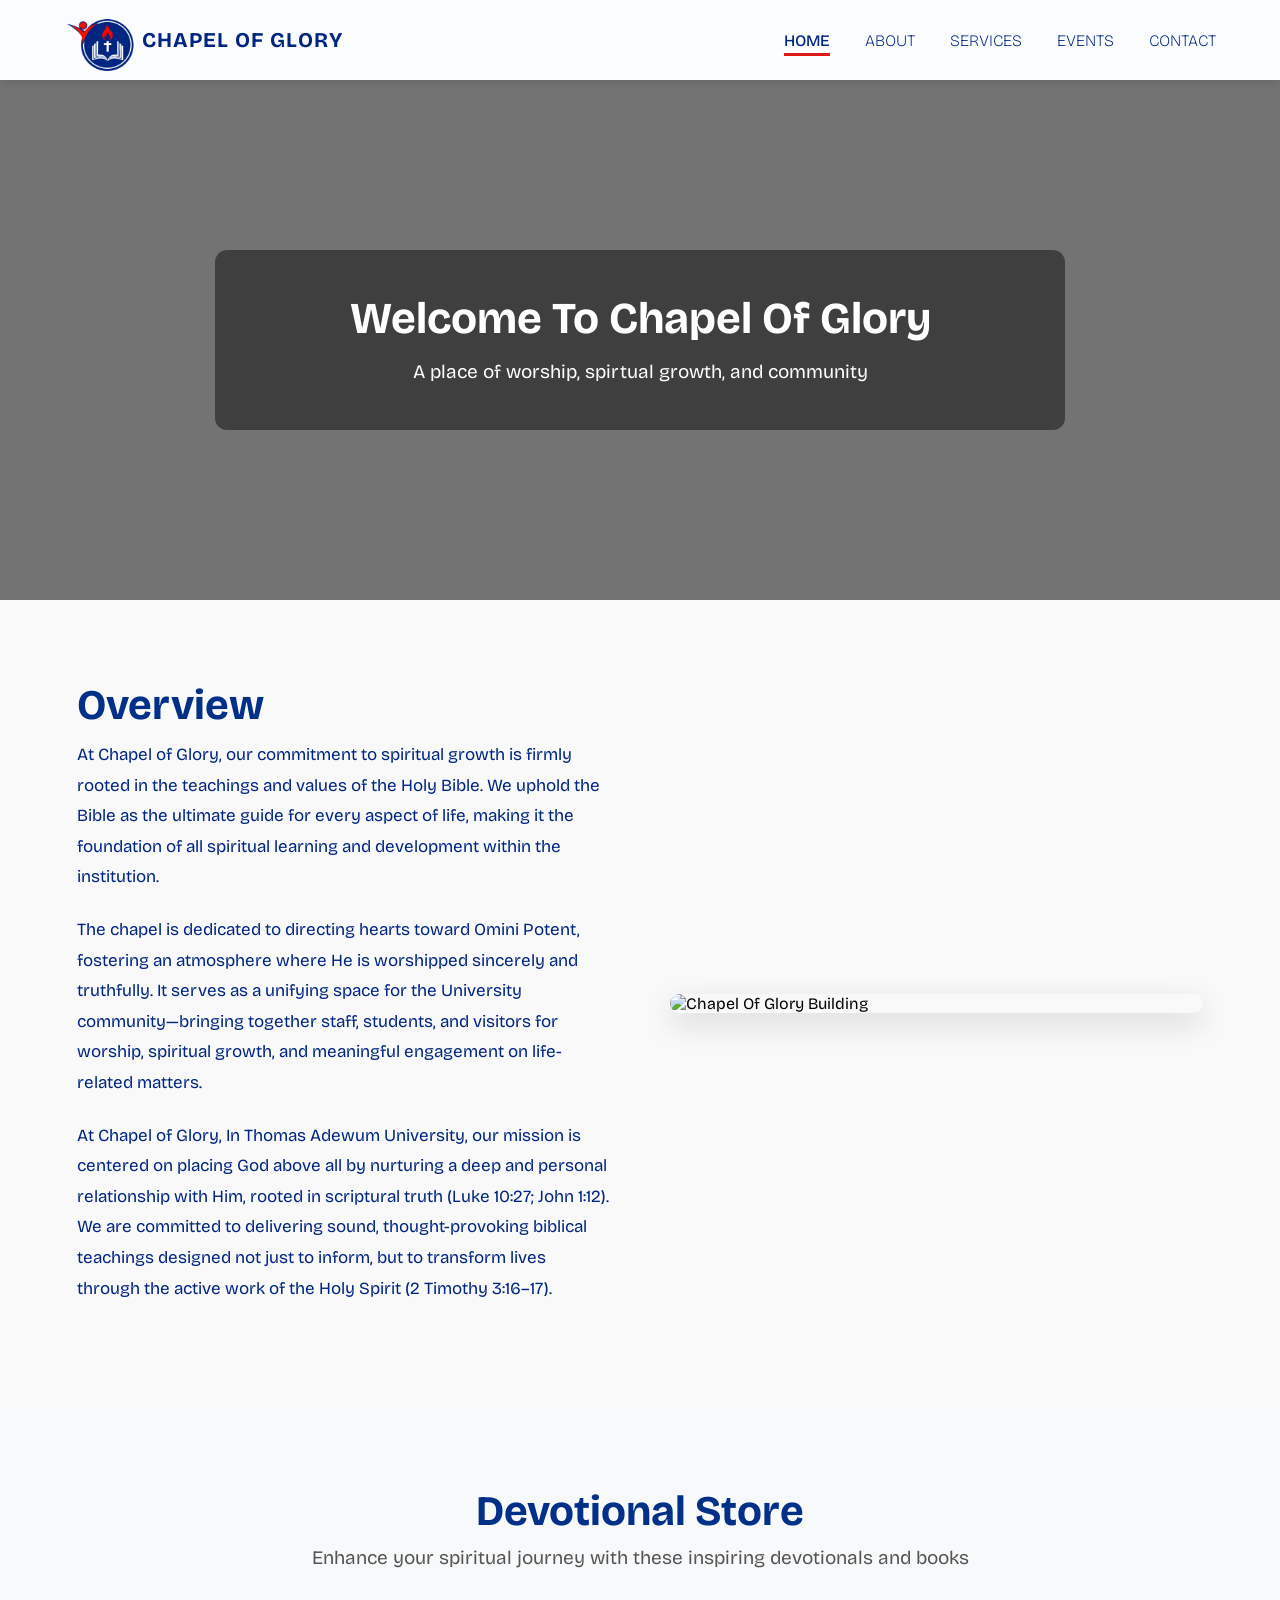
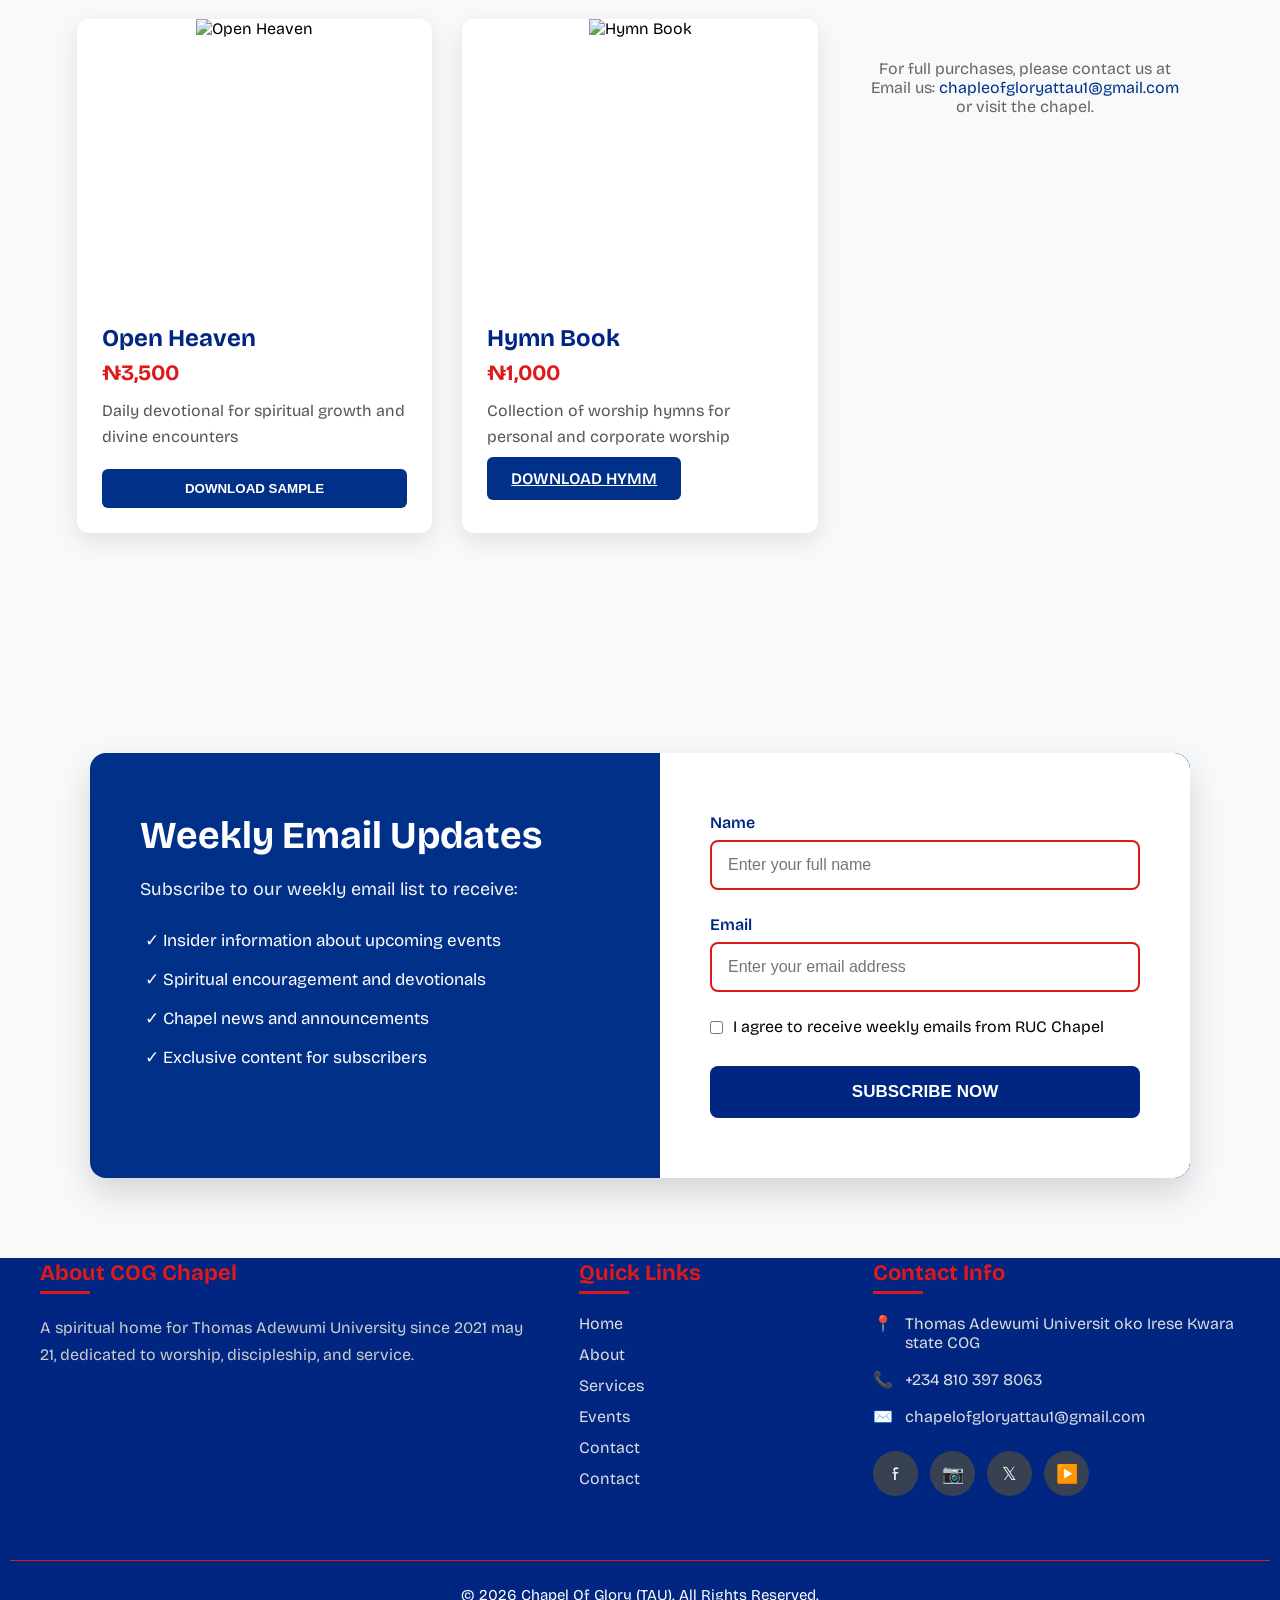
==== index.html @ daf52e55 "Add files via upload" ====
<!doctype html>
<html lang="en">
  <head>
    <meta charset="UTF-8" />
    <meta name="viewport" content="width=device-width, initial-scale=1.0" />
    <link rel="stylesheet" href="style.css" />
    <title>Chapel Of Glory</title>
    <link rel="icon" type="image/png" href="Image/IMG_3424.png" />

    <!-- ✅ Correct Google Icons -->
    <link href="https://fonts.googleapis.com/css2?family=Material+Symbols+Outlined" rel="stylesheet">
  </head>

  <body>

    <nav class="navbar">
      <div class="logo-container">
        <div class="logo">
          <img src="Image/IMG_3424.png" alt="Chapel Of Glory" />
        </div>
        <div class="church-name">CHAPEL OF GLORY</div>
      </div>

      <!-- ✅ Navigation Links (with close button inside) -->
      <ul class="nav-links" id="navLinks">

        <li><a href="#" class="active">HOME</a></li>
        <li><a href="#">ABOUT</a></li>
        <li><a href="#">SERVICES</a></li>
        <li><a href="#">EVENTS</a></li>
        <li><a href="#">CONTACT</a></li>
      </ul>

      <!-- ✅ Menu Button -->
      <button class="menu-btn" id="menuBtn">
        <span class="material-symbols-outlined" id="menuIcon">menu</span>
      </button>
    </nav>

  </body>
</html>

    <!-- Hero Banner -->
    <section class="hero">
      <video autoplay muted loop playsinline>
        <source
          src="Video/WhatsApp Video 2026-04-13 at 7.07.06 PM.mp4"
          type="video/mp4"
        />
        Your browser does not support this video
      </video>

      <div class="fallback"></div>

      <div class="hero-content">
        <h1 class="hero-title"><b>Welcome To Chapel Of Glory</b></h1>
        <p class="hero-subtitle">
          A place of worship, spirtual growth, and community
        </p>
      </div>
    </section>

    <!-- Overview Section -->
    <section class="overview">
      <div class="overview-container">
        <!-- Left: Text Content -->
        <div class="overview-text">
          <h2 class="section-title">Overview</h2>

          <p>
            At Chapel of Glory, our commitment to spiritual growth is firmly
            rooted in the teachings and values of the Holy Bible. We uphold the
            Bible as the ultimate guide for every aspect of life, making it the
            foundation of all spiritual learning and development within the
            institution.
          </p>

          <p>
            The chapel is dedicated to directing hearts toward Omini Potent,
            fostering an atmosphere where He is worshipped sincerely and
            truthfully. It serves as a unifying space for the University
            community—bringing together staff, students, and visitors for
            worship, spiritual growth, and meaningful engagement on life-related
            matters.
          </p>

          <p>
            At Chapel of Glory, In Thomas Adewum University, our mission is
            centered on placing God above all by nurturing a deep and personal
            relationship with Him, rooted in scriptural truth (Luke 10:27; John
            1:12). We are committed to delivering sound, thought-provoking
            biblical teachings designed not just to inform, but to transform
            lives through the active work of the Holy Spirit (2 Timothy
            3:16–17).
          </p>
        </div>

        <!-- Right: Chapel Building Image -->
        <div class="overview-image">
          <img
            src="images/chapel-building.jpg"
            alt="Chapel Of Glory Building"
          />
        </div>
      </div>
    </section>

    <!-- Devotional Store Section -->
    <section class="devotional-store">
      <div class="store-container">
        <h2 class="section-title">Devotional Store</h2>
        <p class="section-subtitle">
          Enhance your spiritual journey with these inspiring devotionals and
          books
        </p>

        <div class="store-grid">
          <!-- Item 1: Open Heaven -->
          <div class="store-card">
            <div class="card-image">
              <img src="images/open-heaven.jpg" alt="Open Heaven" />
            </div>
            <div class="card-content">
              <h3>Open Heaven</h3>
              <div class="price">₦3,500</div>
              <p>Daily devotional for spiritual growth and divine encounters</p>
              <button class="download-btn">DOWNLOAD SAMPLE</button>
            </div>
          </div>

          <!-- Item 2: Hymn Book -->
          <!-- Hymn Book - Updated with PDF Viewer -->
          <div class="store-card">
            <div class="card-image">
              <img src="images/hymnbook.jpg" alt="Hymn Book" />
            </div>
            <div class="card-content">
              <h3>Hymn Book</h3>
              <div class="price">₦1,000</div>
              <p>
                Collection of worship hymns for personal and corporate worship
              </p>
              <a
                href="pdfs/hymnbook-sample.pdf"
                target="_blank"
                class="download-btn"
              >
                DOWNLOAD HYMM
              </a>
            </div>
          </div>

          <!-- Item 3: Sunday School 
          <div class="store-card">
            <div class="card-image">
              <img src="images/sunday-school.jpg" alt="Sunday School Manual" />
            </div>
            <div class="card-content">
              <h3>Sunday School</h3>
              <div class="price">₦1,000</div>
              <p>Comprehensive Sunday school teaching materials</p>
              <button class="download-btn">DOWNLOAD SAMPLE</button>
            </div>
          </div>
        </div> -->

        <div class="store-footer">
          For full purchases, please contact us at
          <p>
            Email us:
            <a href="mailto:chapleofgloryattau1@gmail.com"
              >chapleofgloryattau1@gmail.com</a
            >
          </p>
          or visit the chapel.
        </div>
      </div>
    </section>

      <!-- Weekly Email Updates Section -->
  <section class="email-updates">
    <div class="email-container">
      <!-- Left Side - Dark Blue Box -->
      <div class="email-left">
        <h2>Weekly Email Updates</h2>
        <p>Subscribe to our weekly email list to receive:</p>
        
        <ul class="benefits">
          <li>✓ Insider information about upcoming events</li>
          <li>✓ Spiritual encouragement and devotionals</li>
          <li>✓ Chapel news and announcements</li>
          <li>✓ Exclusive content for subscribers</li>
        </ul>
      </div>

      <!-- Right Side - Subscription Form -->
      <div class="email-form">
        <form id="subscribe-form">
          <div class="form-group">
            <label>Name</label>
            <input type="text" id="name" placeholder="Enter your full name" required>
          </div>

          <div class="form-group">
            <label>Email</label>
            <input type="email" id="email" placeholder="Enter your email address" required>
          </div>

          <div class="checkbox-group">
            <input type="checkbox" id="agree" required>
            <label for="agree">I agree to receive weekly emails from RUC Chapel</label>
          </div>

          <button type="submit" class="subscribe-btn">SUBSCRIBE NOW</button>
        </form>
      </div>
    </div>
  </section>

    <!-- Footer -->
  <footer class="footer">
    <div class="footer-container">
      <!-- About RUC Chapel -->
      <div class="footer-column">
        <h3>About COG Chapel</h3>
        <p>A spiritual home for Thomas Adewumi University since 2021 may 21, dedicated to worship, discipleship, and service.</p>
      </div>

      <!-- Quick Links -->
      <div class="footer-column">
        <h3>Quick Links</h3>
        <ul>
          <li><a href="#">Home</a></li>
          <li><a href="#">About</a></li>
          <li><a href="#">Services</a></li>
          <li><a href="#">Events</a></li>
          <li><a href="#">Contact</a></li>
          <li><a href="#">Contact</a></li>
        </ul>
      </div>

      <!-- Contact Info -->
      <div class="footer-column">
        <h3>Contact Info</h3>
        <div class="contact-item">
          <span>📍</span>
          <span>Thomas Adewumi Universit oko Irese Kwara state COG</span>
        </div>
        <div class="contact-item">
          <span>📞</span>
          <span>+234 810 397 8063</span>
        </div>
        <div class="contact-item">
          <span>✉️</span>
          <span>chapelofgloryattau1@gmail.com</span>
        </div>

        <!-- Social Media Icons -->
        <div class="social-icons">
          <a href="#" class="social-icon">f</a>
          <a href="#" class="social-icon">📷</a>
          <a href="#" class="social-icon">𝕏</a>
          <a href="#" class="social-icon">▶️</a>
        </div>
      </div>
    </div>

    <!-- Bottom Copyright -->
    <div class="footer-bottom">
      <p>© 2026 Chapel Of Glory (TAU). All Rights Reserved.</p>
      <p>Designed & produced by Olorunshola Olamide Isaiah</p>
    </div>
  </footer>

 <script>
  const menuBtn = document.getElementById('menuBtn');
  const navLinks = document.getElementById('navLinks');
  const menuIcon = document.getElementById('menuIcon');
  const closeIcon = document.getElementById('closeIcon');

  menuBtn.addEventListener('click', () => {
    navLinks.classList.toggle('active');

    // Change icon between menu and close (X)
    if (navLinks.classList.contains('active')) {
      menuIcon.textContent = 'close';     // Shows X icon
    } else {
      menuIcon.textContent = 'menu';      // Shows hamburger
    }
  });
</script>
  </body>
</html>
---- style.css ----
@import url("https://fonts.googleapis.com/css2?family=Bricolage+Grotesque:opsz,wght@12..96,200..800&display=swap");
:root {
  --Logo-color: #002681;
  --logo-color-2: #dd1a1a;
  --Logo-color-3: #fff;
}

* {
  margin: 0;
  padding: 0;
  box-sizing: border-box;
  scrollbar-width: thin;
}

body {
  font-family: "Bricolage Grotesque", sans-serif;
}

/* Navbar */
.navbar {
  display: flex;
  align-items: center;
  justify-content: space-between;
  padding: 15px 5%;
  background-color: rgb(251, 252, 253);
  box-shadow: 0 2px 10px rgba(0, 0, 0, 0.1);
  position: sticky;
  top: 0;
  z-index: 1000;
  width: auto;
  height: 80px;
}

.logo-container {
  display: flex;
  align-items: center;
  gap: 3px;
}

.logo {
  width: 75px;
  height: 75px;
  top: 50%;
  left: 70%;
  overflow: hidden;
  animation: flip 2s ease-in-out infinite;
  transform-style: preserve-3d;
}

@keyframes flip {
  0% {
    transform: perspective(800px) rotateY(0deg);
  }
  50% {
    transform: perspective(800px) rotateY(90deg);
  }
}

.logo img {
  width: 100%;
  height: 100%;
  object-fit: contain;
}

.church-name {
  font-size: 21px;
  font-weight: 700;
  color: #002681;
  letter-spacing: 1px;
}

/* Desktop Navigation */
.nav-links {
  display: flex;
  gap: 35px;
  list-style: none;
}

.nav-links a {
  text-decoration: none;
  color: var(--Logo-color);
  font-weight: 200;
  font-size: 16px;
}

.nav-links a:hover {
  color: var(--logo-color-2);
}
.nav-links a:hover {
  color: #003087;
}

.nav-links a.active {
  color: var(--Logo-color);
  position: relative;
  font-weight: 500;
}

.nav-links a.active::after {
  content: "";
  position: absolute;
  bottom: -6px;
  left: 0;
  width: 100%;
  height: 3px;
  background-color: var(--logo-color-2);
}

/* Menu Button */
.menu-btn {
  background: none;
  border: none;
  font-size: 32px;
  color: var(--Logo-color);
  cursor: pointer;
  display: none;
  padding: 5px;
}

/* Mobile Menu */
@media (max-width: 768px) {
  .menu-btn {
    display: block;
  }

  .logo {
    width: 55px;
    height: 55px;
    border-radius: 50%;
  }

  .church-name {
    font-size: 16px;
  }

  .nav-links {
    position: fixed;
    top: 80px;
    left: -100%;
    width: 100%;
    height: calc(70vh - 60px);
    background: var(--Logo-color-3);
    flex-direction: column;
    align-items: center;
    padding-top: 20px;
    gap: 30px;
    transition: 0.3s;
  }

  .nav-links.active {
    left: 0;
  }

  .nav-links a {
    font-size: 18px;
  }
}

/* Hero Banner */
.hero {
  position: relative;
  height: 520px; /* Full screen height */
  display: flex;
  align-items: center;
  justify-content: center;
  overflow: hidden;
}

.hero video {
  position: absolute;
  top: 50%;
  left: 50%;
  min-width: 90%;
  min-height: 50%;
  width: 100%;
  height: auto;
  transform: translate(-50%, -50%);
  object-fit: cover;
  z-index: 10;
}

.hero::after {
  content: "";
  position: absolute;
  top: 0;
  left: 0;
  width: 100%;
  height: 100%;
  background: rgba(0, 0, 0, 0.55); /* Adjust darkness here */
  z-index: 2;
}

.hero-content {
  position: relative;
  z-index: 13;
  background-color: rgba(0, 0, 0, 0.45);
  padding: 45px 80px;
  border-radius: 12px;
  min-width: 850px;
  margin-top: 0;
  text-align: center;
  color: white;
}

.hero-title {
  font-size: 44px;
  font-weight: 700;
  margin-bottom: 16px;
  line-height: 1.1;
}

.hero-subtitle {
  font-size: 19px;
  line-height: 1.4;
}

@media (max-width: 600px) {
  .hero {
    height: 420px;
  }

  .hero-title {
    font-size: 28px;
  }

  .hero-subtitle {
    font-size: 16px;
  }
}

/* Overview Section */
.overview {
  padding: 80px 6%;
  background-color: #f9f9f9;
}

.overview-container {
  display: flex;
  align-items: center;
  gap: 60px;
  max-width: 1200px;
  margin: 0 auto;
}

.overview-text {
  flex: 1;
}

.section-title {
  font-size: 42px;
  font-weight: 700;
  color: #dd1a1a;
  margin-bottom: 30px;
}

.overview-text p {
  font-size: 17px;
  line-height: 1.8;
  color: #002681;
  margin-bottom: 22px;
}

.overview-image {
  flex: 1;
  border-radius: 12px;
  overflow: hidden;
  box-shadow: 0 10px 30px rgba(0, 0, 0, 0.15);
}

.overview-image img {
  width: 100%;
  height: auto;
  display: block;
  transition: transform 0.4s ease;
}

.overview-image img:hover {
  transform: scale(1.03);
}

@media (max-width: 768px) {
  .overview-container {
    flex-direction: column;
    gap: 40px;
  }

  .section-title {
    font-size: 36px;
  }
}

/* Devotional Store Section */
.devotional-store {
  padding: 80px 6%;
  background-color: #f8f9fa;
}

.store-container {
  max-width: 1200px;
  margin: 0 auto;
  text-align: center;
}

.section-title {
  font-size: 42px;
  font-weight: 700;
  color: #003087;
  margin-bottom: 10px;
}

.section-subtitle {
  font-size: 19px;
  color: #555;
  margin-bottom: 50px;
}

.store-grid {
  display: grid;
  grid-template-columns: repeat(auto-fit, minmax(320px, 1fr));
  gap: 30px;
  margin-bottom: 60px;
}

.store-card {
  background: white;
  border-radius: 12px;
  overflow: hidden;
  box-shadow: 0 8px 25px rgba(0, 0, 0, 0.1);
  transition: transform 0.3s ease;
}

.store-card:hover {
  box-shadow: 0 10px 30px var(--Logo-color-3);
  transform: translateY(-8px);
}

.card-image {
  height: 280px;
  overflow: hidden;
}

.card-image img {
  width: 100%;
  height: 100%;
  object-fit: cover;
}

.card-content {
  padding: 25px;
  text-align: left;
}

.card-content h3 {
  font-size: 24px;
  margin-bottom: 8px;
  color: var(--Logo-color);
}

.price {
  font-size: 22px;
  font-weight: 700;
  color: var(--logo-color-2);
  margin-bottom: 12px;
}

.card-content p {
  color: #555;
  line-height: 1.6;
  margin-bottom: 20px;
}

.download-btn {
  background-color: #003087;
  color: white;
  border: none;
  padding: 12px 24px;
  border-radius: 6px;
  font-weight: 600;
  cursor: pointer;
  transition: background 0.3s;
  width: 100%;
}

.download-btn:hover {
  background-color: #002266;
}

@media (max-width: 768px) {
  .email-container {
    flex-direction: column;
  }
}

.store-footer {
  font-size: 16px;
  color: #666;
  margin-top: 40px;
}

.store-footer a {
  color: #003087;
  text-decoration: none;
}

.store-footer a:hover {
  text-decoration: underline;
}

@media (max-width: 768px) {
  .store-grid {
    grid-template-columns: 1fr;
  }
}

/* Weekly Email Updates */
.email-updates {
  padding: 80px 6%;
  background-color: #f8f9fa;
}

.email-container {
  max-width: 1100px;
  margin: 0 auto;
  display: flex;
  gap: 40px;
  background: #003087;
  border-radius: 16px;
  overflow: hidden;
  box-shadow: 0 15px 35px rgba(0, 0, 0, 0.15);
}

.email-left {
  flex: 1;
  padding: 60px 50px;
  color: white;
}

.email-left h2 {
  font-size: 38px;
  font-weight: 700;
  margin-bottom: 20px;
}

.email-left p {
  font-size: 18px;
  margin-bottom: 30px;
  opacity: 0.95;
}

.benefits {
  list-style: none;
}

.benefits li {
  font-size: 17px;
  margin-bottom: 18px;
  padding-left: 5px;
}

.email-form {
  flex: 1;
  background: var(--Logo-color-3);
  padding: 60px 50px;
  border-radius: 0 16px 16px 0;
}

.form-group {
  margin-bottom: 25px;
}

.form-group label {
  display: block;
  font-weight: 600;
  margin-bottom: 8px;
  color: var(--Logo-color);
}

.form-group input {
  width: 100%;
  padding: 14px 16px;
  border: 2px solid var(--logo-color-2);
  border-radius: 8px;
  font-size: 16px;
}

.form-group input:focus {
  outline: none;
  border-color: var(--Logo-color);
}

.checkbox-group {
  display: flex;
  align-items: flex-start;
  gap: 10px;
  margin: 20px 0 30px 0;
}

.checkbox-group input {
  margin-top: 4px;
  width: auto;
}

.subscribe-btn {
  width: 100%;
  background-color: var(--Logo-color);
  color: white;
  border: none;
  padding: 16px;
  font-size: 17px;
  font-weight: 700;
  border-radius: 8px;
  cursor: pointer;
  transition: all 0.3s;
}

.subscribe-btn:hover {
  background-color: var(--Logo-color);
  transform: translateY(-2px);
}

@media (max-width: 992px) {
  .email-container {
    flex-direction: column;
  }
  .email-left,
  .email-form {
    padding: 50px 30px;
  }
}

/* Footer */
.footer {
  background-color: var(--Logo-color);
  color: #ddd;
  padding: 2px 10px;
}

.footer-container {
  max-width: 1200px;
  margin: 0 auto;
  display: grid;
  grid-template-columns: 2fr 1fr 1.5fr;
  gap: 50px;
}

.footer-column h3 {
  color: var(--logo-color-2);
  font-size: 22px;
  margin-bottom: 20px;
  position: relative;
  padding-bottom: 8px;
}

.footer-column h3::after {
  content: "";
  position: absolute;
  bottom: 0;
  left: 0;
  width: 50px;
  height: 3px;
  background-color: var(--logo-color-2);
}

.footer-column p {
  line-height: 1.7;
  color: #ccc;
}

.footer-column ul {
  list-style: none;
  padding: 0;
}

.footer-column ul li {
  margin-bottom: 12px;
}

.footer-column ul a {
  color: #ddd;
  text-decoration: none;
  transition: color 0.3s;
}

.footer-column ul a:hover {
  color: var(--logo-color-2);
}

.contact-item {
  display: flex;
  align-items: flex-start;
  gap: 12px;
  margin-bottom: 18px;
  font-size: 16px;
}

.social-icons {
  margin-top: 25px;
  display: flex;
  gap: 12px;
}

.social-icon {
  width: 45px;
  height: 45px;
  background-color: #374151;
  color: white;
  border-radius: 50%;
  display: flex;
  align-items: center;
  justify-content: center;
  font-size: 18px;
  text-decoration: none;
  transition: all 0.3s;
}

.social-icon:hover {
  background-color: var(--logo-color-2);
  transform: translateY(-3px);
}

.footer-bottom {
  margin-top: 60px;
  padding-top: 25px;
  border-top: 1px solid var(--logo-color-2);
  text-align: center;
  color: var(--Logo-color-3);
  font-size: 15px;
}

@media (max-width: 768px) {
  .footer-container {
    grid-template-columns: 1fr;
  }

  .footer-container {
    grid-template-columns: 1fr;
    gap: 40px;
  }

@media (max-width: 992px) {
  .footer-container {
    grid-template-columns: 1fr 1fr;
  }
}
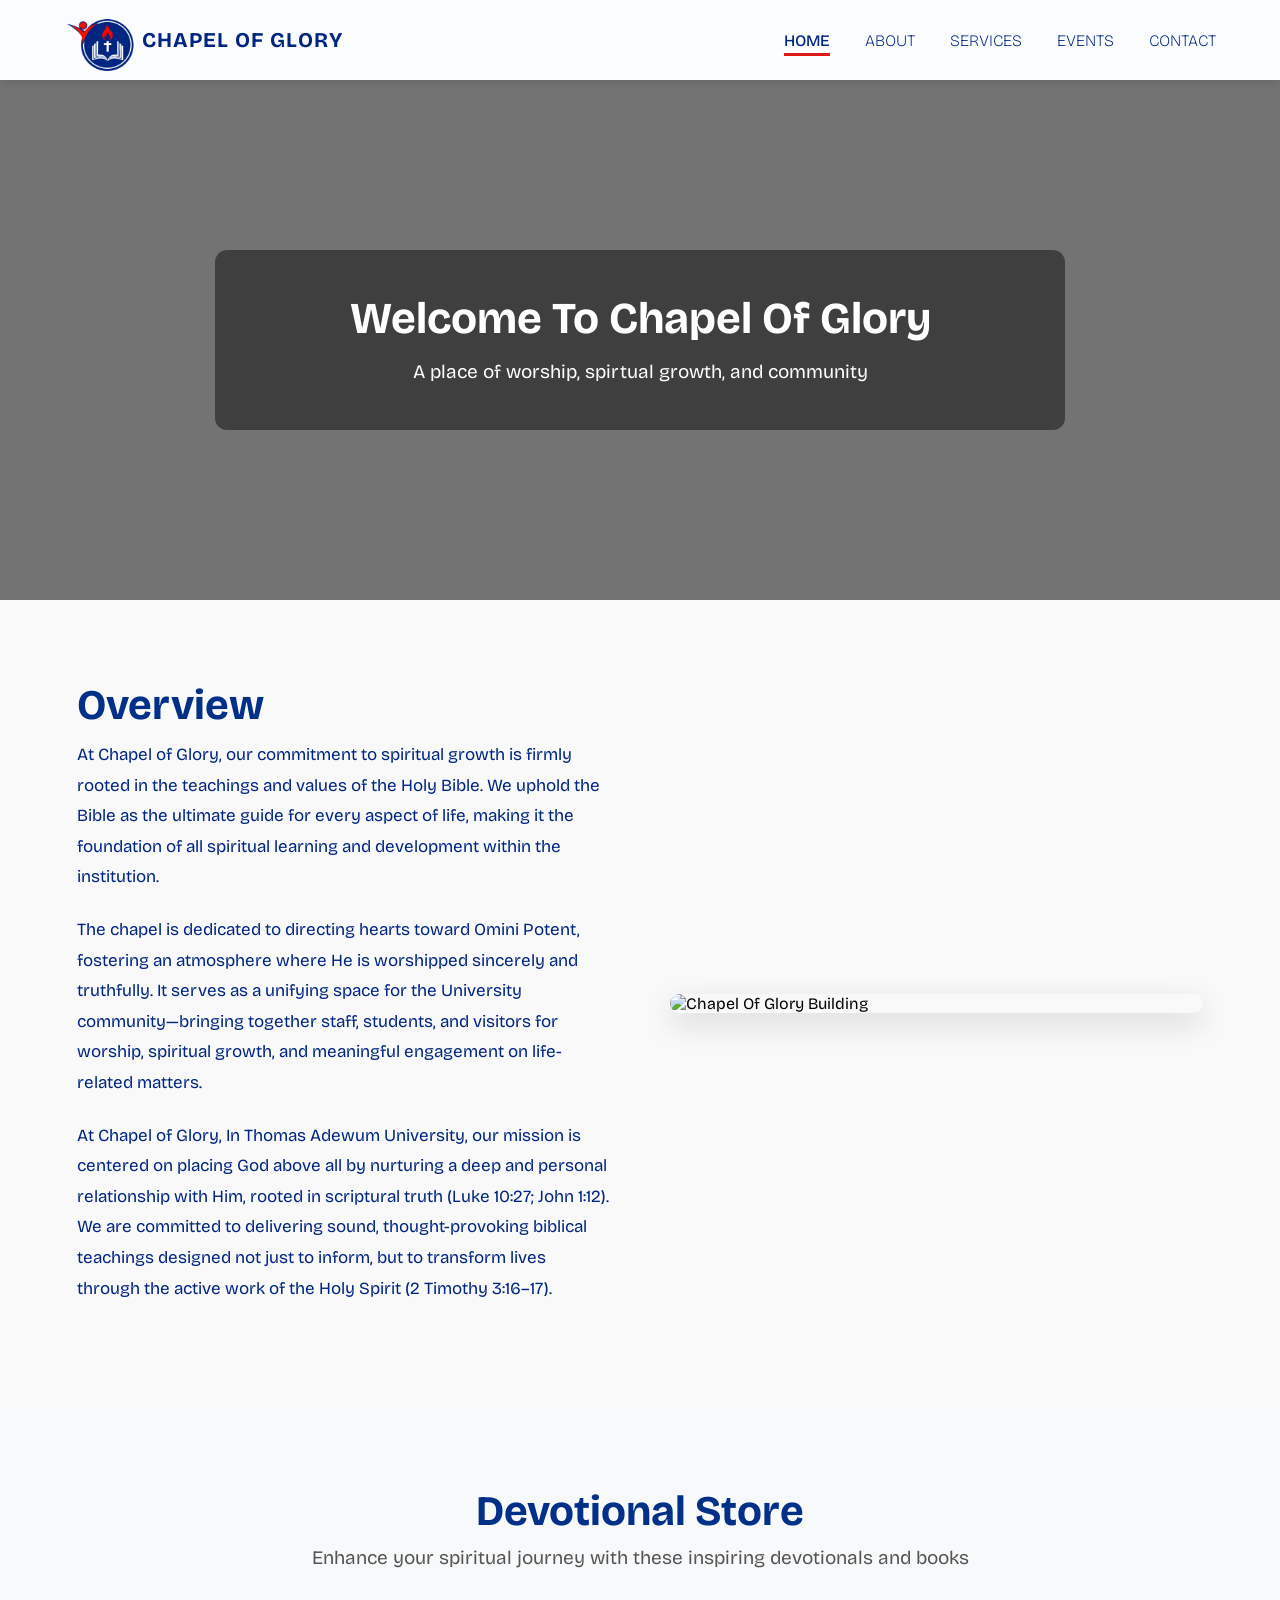
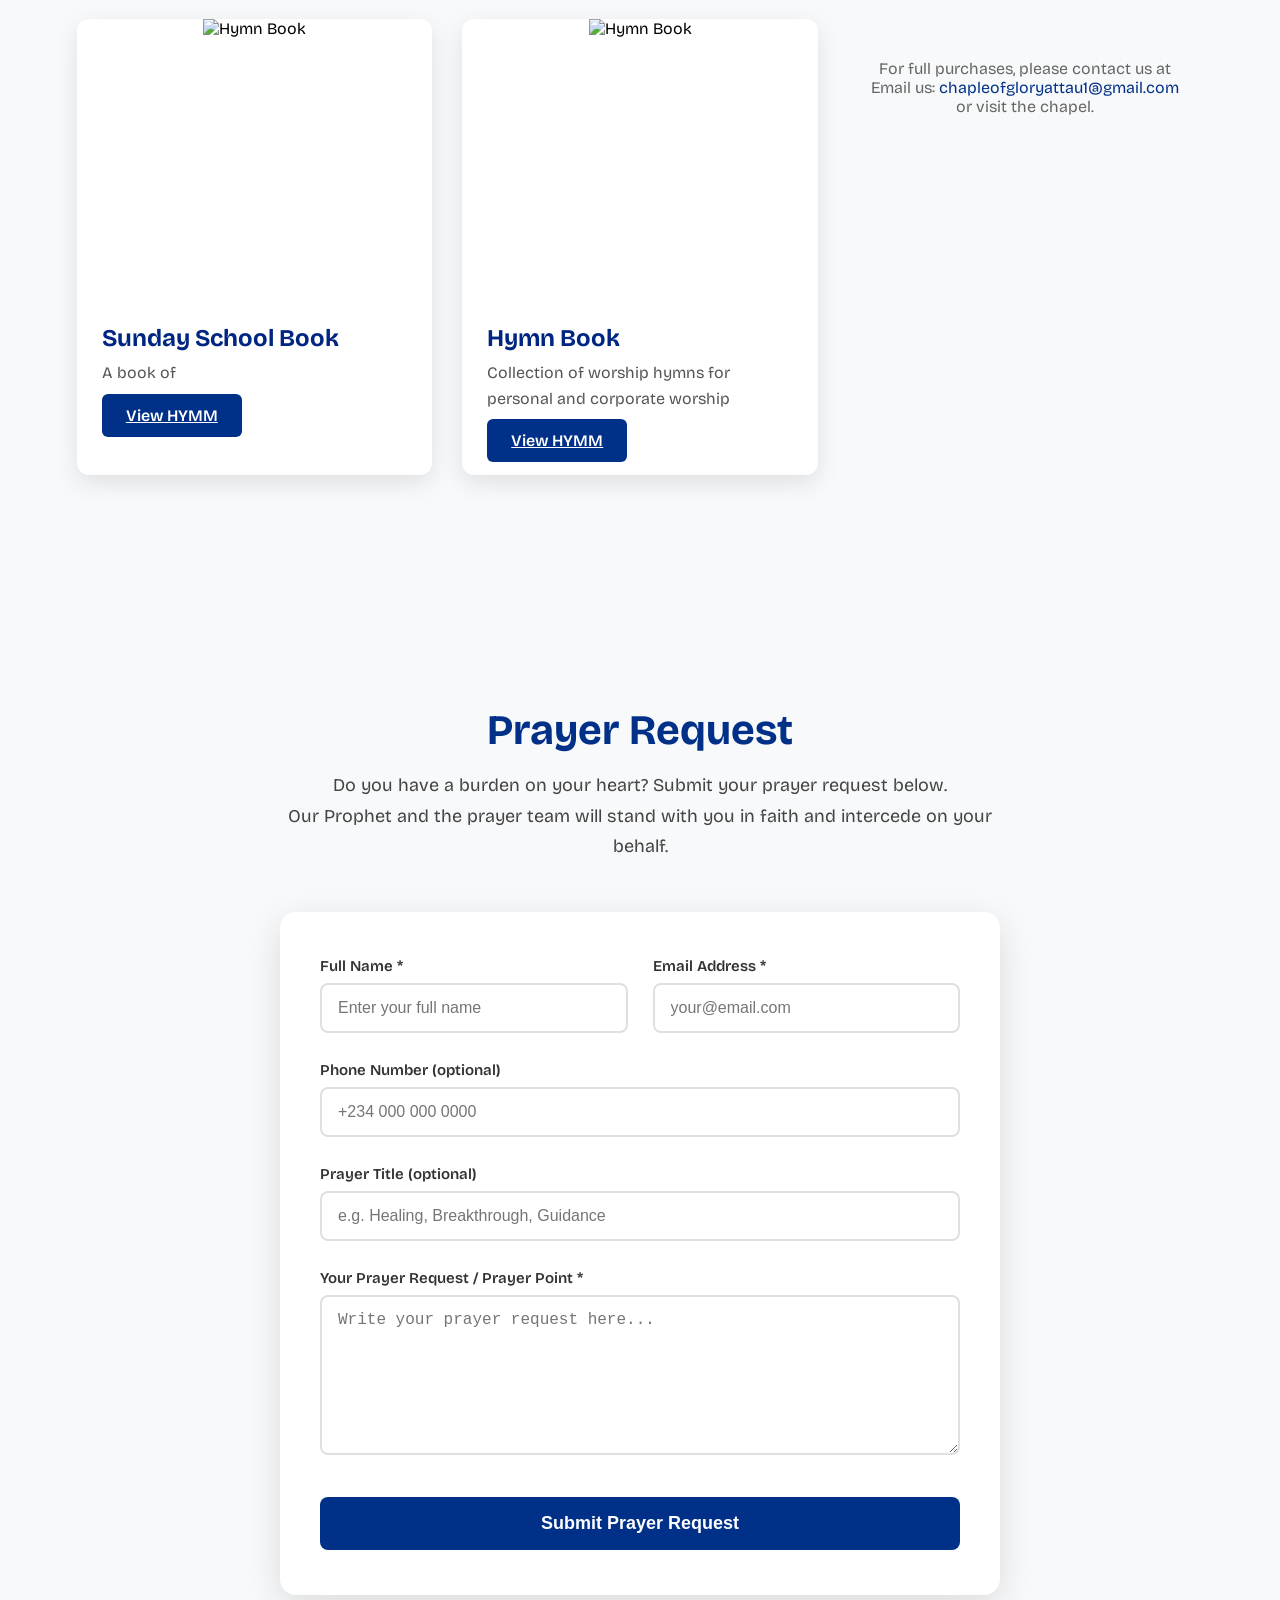
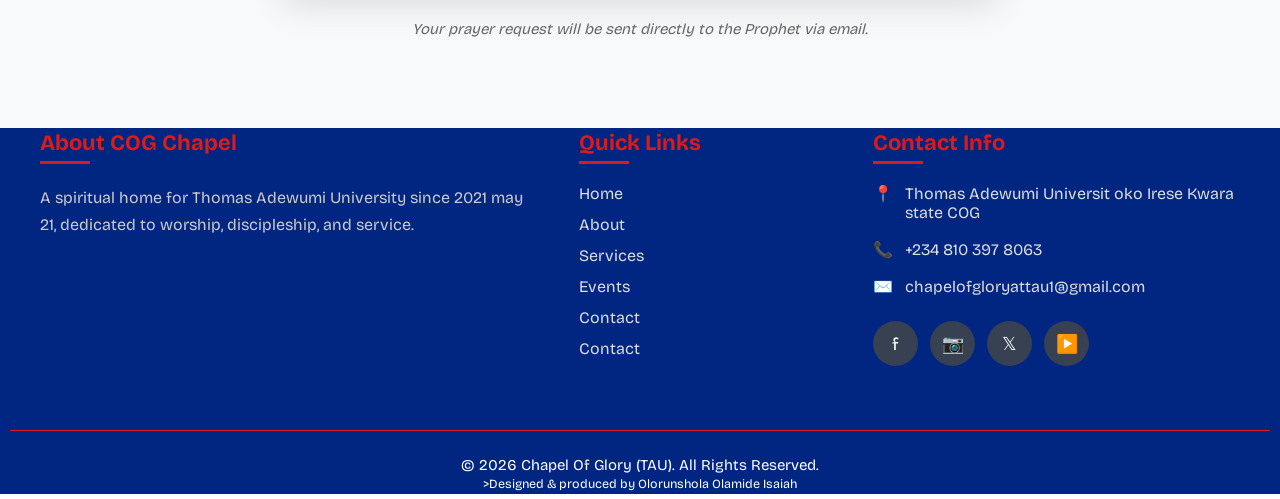
==== commit 0f2a0015: "Add files via upload" ====
--- a/index.html
+++ b/index.html
@@ -118,13 +118,20 @@
           <!-- Item 1: Open Heaven -->
           <div class="store-card">
             <div class="card-image">
-              <img src="images/open-heaven.jpg" alt="Open Heaven" />
+              <img src="images/hymnbook.jpg" alt="Hymn Book" />
             </div>
             <div class="card-content">
-              <h3>Open Heaven</h3>
-              <div class="price">₦3,500</div>
-              <p>Daily devotional for spiritual growth and divine encounters</p>
-              <button class="download-btn">DOWNLOAD SAMPLE</button>
+              <h3>Sunday School Book</h3>
+              <p>
+                A book of 
+              </p>
+              <a
+                href="pdfs/hymnbook-sample.pdf"
+                target="_blank"
+                class="download-btn"
+              >
+                View HYMM
+              </a>
             </div>
           </div>
 
@@ -136,7 +143,6 @@
             </div>
             <div class="card-content">
               <h3>Hymn Book</h3>
-              <div class="price">₦1,000</div>
               <p>
                 Collection of worship hymns for personal and corporate worship
               </p>
@@ -145,7 +151,7 @@
                 target="_blank"
                 class="download-btn"
               >
-                DOWNLOAD HYMM
+                View HYMM
               </a>
             </div>
           </div>
@@ -177,50 +183,55 @@
       </div>
     </section>
 
-      <!-- Weekly Email Updates Section -->
-  <section class="email-updates">
-    <div class="email-container">
-      <!-- Left Side - Dark Blue Box -->
-      <div class="email-left">
-        <h2>Weekly Email Updates</h2>
-        <p>Subscribe to our weekly email list to receive:</p>
-        
-        <ul class="benefits">
-          <li>✓ Insider information about upcoming events</li>
-          <li>✓ Spiritual encouragement and devotionals</li>
-          <li>✓ Chapel news and announcements</li>
-          <li>✓ Exclusive content for subscribers</li>
-        </ul>
-      </div>
-
-      <!-- Right Side - Subscription Form -->
-      <div class="email-form">
-        <form id="subscribe-form">
-          <div class="form-group">
-            <label>Name</label>
-            <input type="text" id="name" placeholder="Enter your full name" required>
-          </div>
-
-          <div class="form-group">
-            <label>Email</label>
-            <input type="email" id="email" placeholder="Enter your email address" required>
-          </div>
-
-          <div class="checkbox-group">
-            <input type="checkbox" id="agree" required>
-            <label for="agree">I agree to receive weekly emails from RUC Chapel</label>
-          </div>
-
-          <button type="submit" class="subscribe-btn">SUBSCRIBE NOW</button>
-        </form>
-      </div>
-    </div>
-  </section>
+
+<!-- Prayer Request Section -->
+<section class="prayer-section">
+  <div class="prayer-container">
+    <h2>Prayer Request</h2>
+    <p class="prayer-intro">
+      Do you have a burden on your heart? Submit your prayer request below.<br>
+      Our Prophet and the prayer team will stand with you in faith and intercede on your behalf.
+    </p>
+
+    <form id="prayerForm" class="prayer-form">
+      
+      <div class="form-row">
+        <div class="form-group">
+          <label for="fullName">Full Name *</label>
+          <input type="text" id="fullName" required placeholder="Enter your full name">
+        </div>
+        <div class="form-group">
+          <label for="email">Email Address *</label>
+          <input type="email" id="email" required placeholder="your@email.com">
+        </div>
+      </div>
+
+      <div class="form-group">
+        <label for="phone">Phone Number (optional)</label>
+        <input type="tel" id="phone" placeholder="+234 000 000 0000">
+      </div>
+
+      <div class="form-group">
+        <label for="prayerTitle">Prayer Title (optional)</label>
+        <input type="text" id="prayerTitle" placeholder="e.g. Healing, Breakthrough, Guidance">
+      </div>
+
+      <div class="form-group">
+        <label for="prayerPoint">Your Prayer Request / Prayer Point *</label>
+        <textarea id="prayerPoint" rows="7" required placeholder="Write your prayer request here..."></textarea>
+      </div>
+
+      <button type="submit" class="submit-btn">Submit Prayer Request</button>
+    </form>
+
+    <p class="note">Your prayer request will be sent directly to the Prophet via email.</p>
+  </div>
+</section>
 
     <!-- Footer -->
   <footer class="footer">
     <div class="footer-container">
-      <!-- About RUC Chapel -->
+      <!-- About COG Chapel -->
       <div class="footer-column">
         <h3>About COG Chapel</h3>
         <p>A spiritual home for Thomas Adewumi University since 2021 may 21, dedicated to worship, discipleship, and service.</p>
@@ -268,7 +279,7 @@
     <!-- Bottom Copyright -->
     <div class="footer-bottom">
       <p>© 2026 Chapel Of Glory (TAU). All Rights Reserved.</p>
-      <p>Designed & produced by Olorunshola Olamide Isaiah</p>
+      <p><small>>Designed & produced by Olorunshola Olamide Isaiah</small></p>
     </div>
   </footer>
 
@@ -288,6 +299,59 @@
       menuIcon.textContent = 'menu';      // Shows hamburger
     }
   });
+
+
+  const prayerForm = document.getElementById('prayerForm');
+
+  prayerForm.addEventListener('submit', function(e) {
+    e.preventDefault();
+
+    const fullName = document.getElementById('fullName').value.trim();
+    const email = document.getElementById('email').value.trim();
+    const phone = document.getElementById('phone').value.trim();
+    const prayerTitle = document.getElementById('prayerTitle').value.trim();
+    const prayerPoint = document.getElementById('prayerPoint').value.trim();
+
+    if (!fullName || !email || !prayerPoint) {
+      alert("Please fill in your name, email, and prayer request.");
+      return;
+    }
+
+    let body = `New Prayer Request from Chapel of Glory Website\n\n`;
+    body += `Name: ${fullName}\n`;
+    body += `Email: ${email}\n`;
+    if (phone) body += `Phone: ${phone}\n`;
+    if (prayerTitle) body += `Prayer Title: ${prayerTitle}\n\n`;
+    body += `Prayer Request:\n${prayerPoint}\n\n`;
+    body += `Submitted on: ${new Date().toLocaleString()}`;
+
+    const prophetEmail = "olamideolorunshola07@gmail.com";
+
+    const mailtoLink = `mailto:${prophetEmail}?subject=Prayer Request from ${encodeURIComponent(fullName)}&body=${encodeURIComponent(body)}`;
+
+    // Try to open email client
+    window.location.href = mailtoLink;
+
+    // Show success message
+    const successDiv = document.createElement('div');
+    successDiv.className = 'success-message';
+    successDiv.innerHTML = `
+      <strong>Thank You!</strong><br>
+      Your prayer request has been prepared.<br>
+      Please check your email app and click <strong>"Send"</strong> to deliver it to the Prophet.
+    `;
+
+    prayerForm.appendChild(successDiv);
+    successDiv.style.display = 'block';
+
+    // Reset form
+    setTimeout(() => {
+      prayerForm.reset();
+      successDiv.remove();
+    }, 4000);
+  });
 </script>
+
+
   </body>
 </html>
--- a/style.css
+++ b/style.css
@@ -52,7 +52,7 @@
     transform: perspective(800px) rotateY(0deg);
   }
   50% {
-    transform: perspective(800px) rotateY(90deg);
+    transform: perspective(800px) rotateY(180deg);
   }
 }
 
@@ -412,119 +412,123 @@
   }
 }
 
-/* Weekly Email Updates */
-.email-updates {
-  padding: 80px 6%;
+/* Prayer Request Section */
+.prayer-section {
+  padding: 90px 6%;
   background-color: #f8f9fa;
 }
 
-.email-container {
-  max-width: 1100px;
+.prayer-container {
+  max-width: 720px;
   margin: 0 auto;
-  display: flex;
-  gap: 40px;
-  background: #003087;
+  text-align: center;
+}
+
+.prayer-container h2 {
+  font-size: 42px;
+  color: #003087;
+  margin-bottom: 15px;
+}
+
+.prayer-intro {
+  font-size: 18px;
+  color: #444;
+  line-height: 1.7;
+  margin-bottom: 50px;
+}
+
+.prayer-form {
+  background: white;
+  padding: 45px 40px;
   border-radius: 16px;
-  overflow: hidden;
-  box-shadow: 0 15px 35px rgba(0, 0, 0, 0.15);
-}
-
-.email-left {
-  flex: 1;
-  padding: 60px 50px;
-  color: white;
-}
-
-.email-left h2 {
-  font-size: 38px;
-  font-weight: 700;
-  margin-bottom: 20px;
-}
-
-.email-left p {
-  font-size: 18px;
-  margin-bottom: 30px;
-  opacity: 0.95;
-}
-
-.benefits {
-  list-style: none;
-}
-
-.benefits li {
-  font-size: 17px;
-  margin-bottom: 18px;
-  padding-left: 5px;
-}
-
-.email-form {
-  flex: 1;
-  background: var(--Logo-color-3);
-  padding: 60px 50px;
-  border-radius: 0 16px 16px 0;
+  box-shadow: 0 10px 35px rgba(0, 0, 0, 0.12);
+  text-align: left;
+}
+
+.form-row {
+  display: grid;
+  grid-template-columns: 1fr 1fr;
+  gap: 25px;
 }
 
 .form-group {
-  margin-bottom: 25px;
+  margin-bottom: 28px;
 }
 
 .form-group label {
   display: block;
+  margin-bottom: 8px;
   font-weight: 600;
-  margin-bottom: 8px;
-  color: var(--Logo-color);
-}
-
-.form-group input {
+  color: #333;
+  font-size: 15px;
+}
+
+.form-group input,
+.form-group textarea {
   width: 100%;
   padding: 14px 16px;
-  border: 2px solid var(--logo-color-2);
+  border: 2px solid #e0e0e0;
   border-radius: 8px;
   font-size: 16px;
-}
-
-.form-group input:focus {
+  transition: border 0.3s;
+}
+
+.form-group input:focus,
+.form-group textarea:focus {
+  border-color: #003087;
   outline: none;
-  border-color: var(--Logo-color);
-}
-
-.checkbox-group {
-  display: flex;
-  align-items: flex-start;
-  gap: 10px;
-  margin: 20px 0 30px 0;
-}
-
-.checkbox-group input {
-  margin-top: 4px;
-  width: auto;
-}
-
-.subscribe-btn {
-  width: 100%;
-  background-color: var(--Logo-color);
+}
+
+.form-group textarea {
+  resize: vertical;
+  min-height: 160px;
+}
+
+.submit-btn {
+  width: 100%;
+  background-color: #003087;
   color: white;
   border: none;
   padding: 16px;
-  font-size: 17px;
+  font-size: 18px;
   font-weight: 700;
   border-radius: 8px;
   cursor: pointer;
-  transition: all 0.3s;
-}
-
-.subscribe-btn:hover {
-  background-color: var(--Logo-color);
-  transform: translateY(-2px);
-}
-
-@media (max-width: 992px) {
-  .email-container {
-    flex-direction: column;
-  }
-  .email-left,
-  .email-form {
-    padding: 50px 30px;
+  margin-top: 10px;
+  transition: background 0.3s;
+}
+
+.submit-btn:hover {
+  background-color: #002266;
+}
+
+/* Success Message */
+.success-message {
+  display: none;
+  background-color: #d4edda;
+  color: #155724;
+  padding: 20px;
+  border-radius: 10px;
+  margin-top: 20px;
+  font-size: 17px;
+  border-left: 5px solid #28a745;
+}
+
+/* Note */
+.note {
+  margin-top: 25px;
+  font-size: 15px;
+  color: #666;
+  font-style: italic;
+}
+
+@media (max-width: 768px) {
+  .form-row {
+    grid-template-columns: 1fr;
+  }
+  
+  .prayer-form {
+    padding: 35px 25px;
   }
 }
 
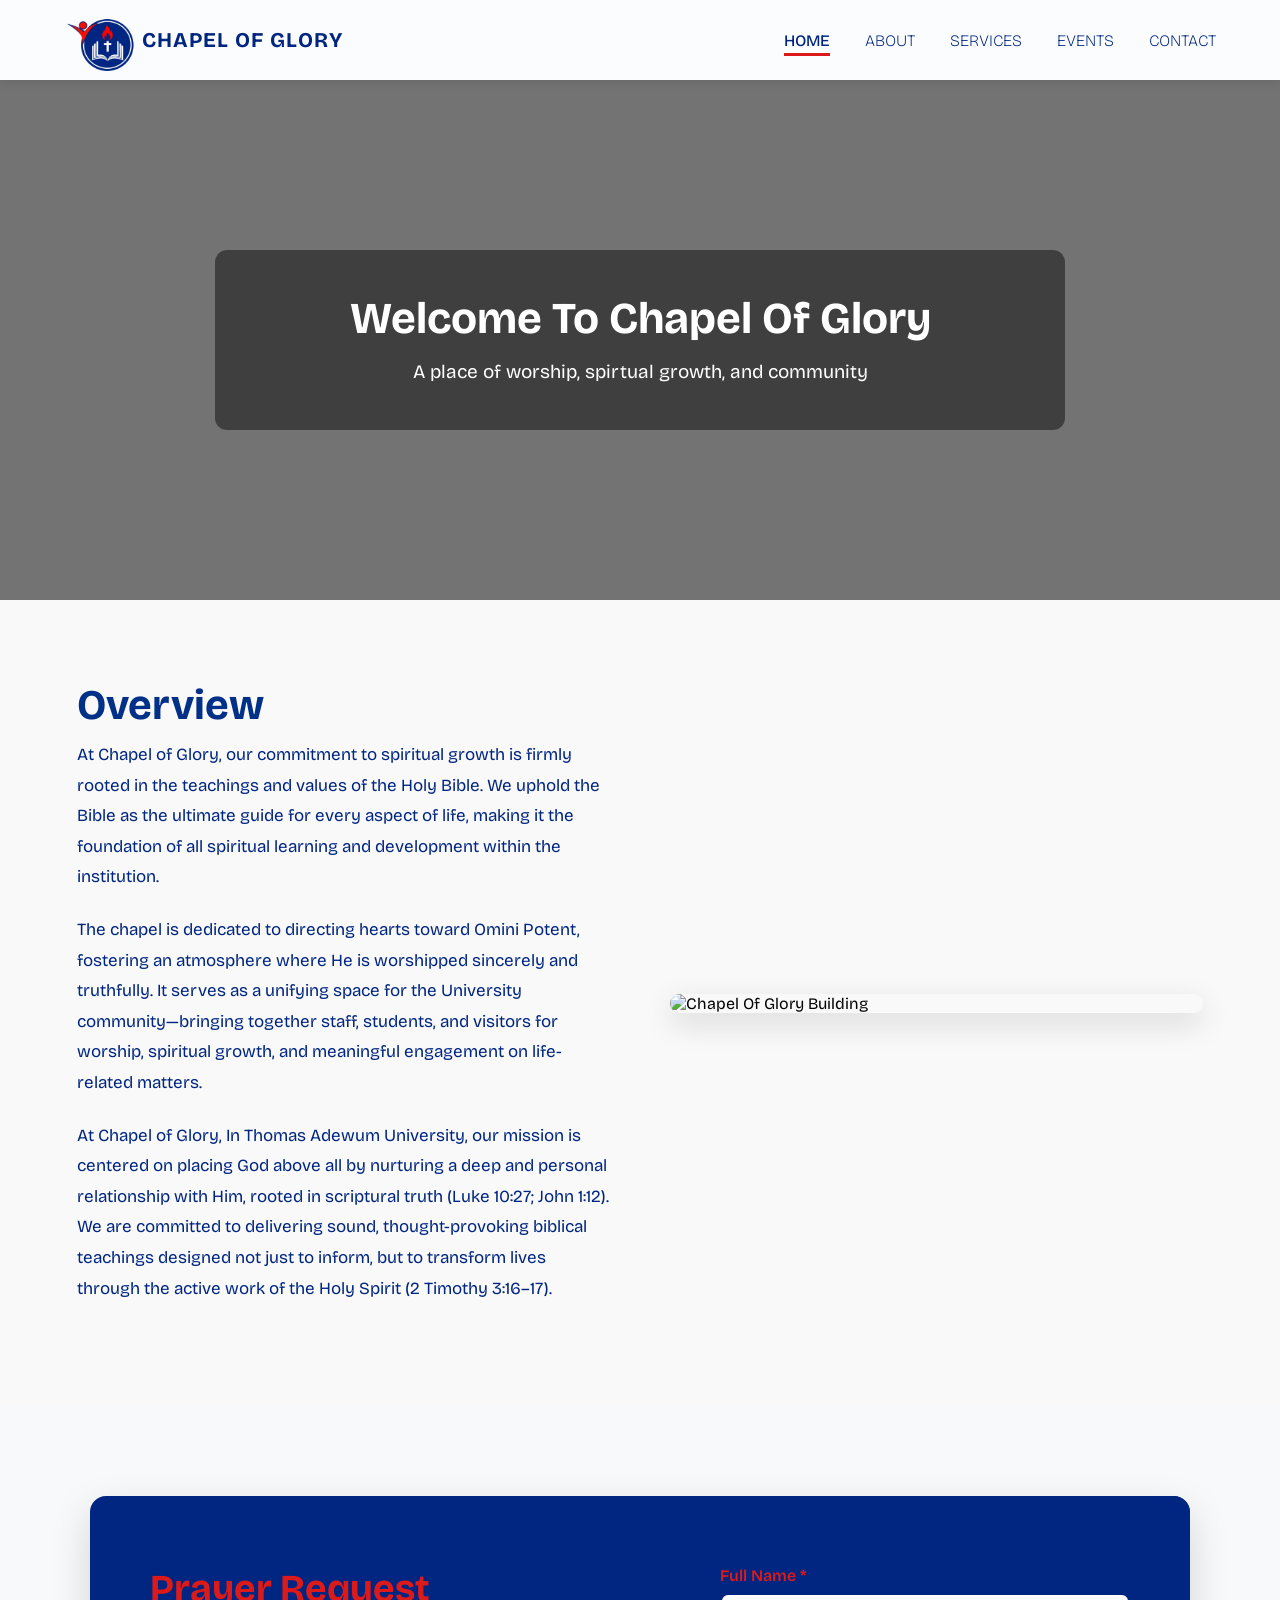
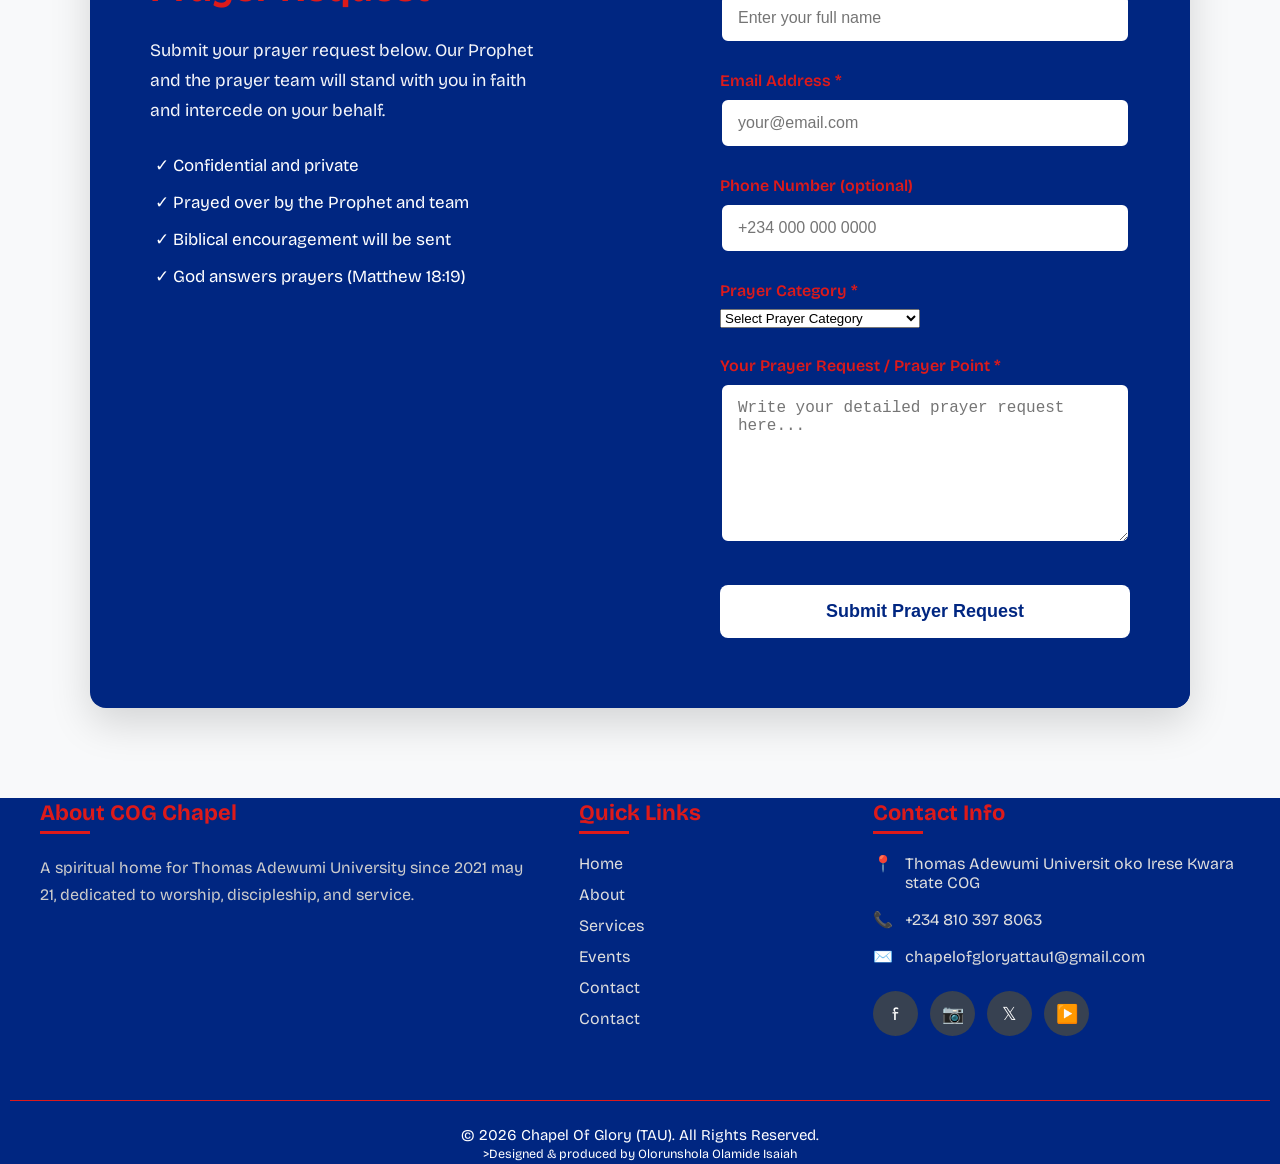
==== commit 68c4db75: "Add files via upload" ====
--- a/index.html
+++ b/index.html
@@ -24,11 +24,11 @@
       <!-- ✅ Navigation Links (with close button inside) -->
       <ul class="nav-links" id="navLinks">
 
-        <li><a href="#" class="active">HOME</a></li>
-        <li><a href="#">ABOUT</a></li>
-        <li><a href="#">SERVICES</a></li>
-        <li><a href="#">EVENTS</a></li>
-        <li><a href="#">CONTACT</a></li>
+        <li><a href="index.html" class="active">HOME</a></li>
+        <li><a href="about.html">ABOUT</a></li>
+        <li><a href="services.html">SERVICES</a></li>
+        <li><a href="events.html">EVENTS</a></li>
+        <li><a href="contact.html">CONTACT</a></li>
       </ul>
 
       <!-- ✅ Menu Button -->
@@ -98,14 +98,14 @@
         <!-- Right: Chapel Building Image -->
         <div class="overview-image">
           <img
-            src="images/chapel-building.jpg"
+            src="Image/WhatsApp Image 2026-04-17 at 4.58.15 PM.jpeg"
             alt="Chapel Of Glory Building"
           />
         </div>
       </div>
     </section>
 
-    <!-- Devotional Store Section -->
+    <!-- Devotional Store Section 
     <section class="devotional-store">
       <div class="store-container">
         <h2 class="section-title">Devotional Store</h2>
@@ -115,7 +115,7 @@
         </p>
 
         <div class="store-grid">
-          <!-- Item 1: Open Heaven -->
+          Item 1: Open Heaven 
           <div class="store-card">
             <div class="card-image">
               <img src="images/hymnbook.jpg" alt="Hymn Book" />
@@ -133,10 +133,10 @@
                 View HYMM
               </a>
             </div>
-          </div>
+          </div>-->
 
           <!-- Item 2: Hymn Book -->
-          <!-- Hymn Book - Updated with PDF Viewer -->
+          <!-- Hymn Book - Updated with PDF Viewer 
           <div class="store-card">
             <div class="card-image">
               <img src="images/hymnbook.jpg" alt="Hymn Book" />
@@ -156,7 +156,7 @@
             </div>
           </div>
 
-          <!-- Item 3: Sunday School 
+          Item 3: Sunday School 
           <div class="store-card">
             <div class="card-image">
               <img src="images/sunday-school.jpg" alt="Sunday School Manual" />
@@ -168,7 +168,7 @@
               <button class="download-btn">DOWNLOAD SAMPLE</button>
             </div>
           </div>
-        </div> -->
+        </div> 
 
         <div class="store-footer">
           For full purchases, please contact us at
@@ -181,52 +181,76 @@
           or visit the chapel.
         </div>
       </div>
-    </section>
-
-
+    </section> -->
+
+
+<!-- Prayer Request Section - Similar to Email Updates -->
 <!-- Prayer Request Section -->
 <section class="prayer-section">
-  <div class="prayer-container">
-    <h2>Prayer Request</h2>
-    <p class="prayer-intro">
-      Do you have a burden on your heart? Submit your prayer request below.<br>
-      Our Prophet and the prayer team will stand with you in faith and intercede on your behalf.
-    </p>
-
-    <form id="prayerForm" class="prayer-form">
+  <div class="prayer-wrapper">
+
+    <!-- Left Side -->
+    <div class="prayer-left">
+      <h2>Prayer Request</h2>
+      <p>Submit your prayer request below. Our Prophet and the prayer team will stand with you in faith and intercede on your behalf.</p>
       
-      <div class="form-row">
+      <ul class="prayer-benefits">
+        <li>✓ Confidential and private</li>
+        <li>✓ Prayed over by the Prophet and team</li>
+        <li>✓ Biblical encouragement will be sent</li>
+        <li>✓ God answers prayers (Matthew 18:19)</li>
+      </ul>
+    </div>
+
+    <!-- Right Side - Form with Dropdown -->
+    <div class="prayer-right">
+      <form id="prayerForm" class="prayer-form">
+        
+        <div class="form-row">
+          <div class="form-group">
+            <label for="fullName">Full Name *</label>
+            <input type="text" id="fullName" required placeholder="Enter your full name">
+          </div>
+          <div class="form-group">
+            <label for="email">Email Address *</label>
+            <input type="email" id="email" required placeholder="your@email.com">
+          </div>
+        </div>
+
         <div class="form-group">
-          <label for="fullName">Full Name *</label>
-          <input type="text" id="fullName" required placeholder="Enter your full name">
-        </div>
+          <label for="phone">Phone Number (optional)</label>
+          <input type="tel" id="phone" placeholder="+234 000 000 0000">
+        </div>
+
+        <!-- Dropdown for Prayer Category -->
         <div class="form-group">
-          <label for="email">Email Address *</label>
-          <input type="email" id="email" required placeholder="your@email.com">
-        </div>
-      </div>
-
-      <div class="form-group">
-        <label for="phone">Phone Number (optional)</label>
-        <input type="tel" id="phone" placeholder="+234 000 000 0000">
-      </div>
-
-      <div class="form-group">
-        <label for="prayerTitle">Prayer Title (optional)</label>
-        <input type="text" id="prayerTitle" placeholder="e.g. Healing, Breakthrough, Guidance">
-      </div>
-
-      <div class="form-group">
-        <label for="prayerPoint">Your Prayer Request / Prayer Point *</label>
-        <textarea id="prayerPoint" rows="7" required placeholder="Write your prayer request here..."></textarea>
-      </div>
-
-      <button type="submit" class="submit-btn">Submit Prayer Request</button>
-    </form>
-
-    <p class="note">Your prayer request will be sent directly to the Prophet via email.</p>
+          <label for="prayerCategory">Prayer Category *</label>
+          <select id="prayerCategory" required>
+            <option value="">Select Prayer Category</option>
+            <option value="Healing">Healing & Health</option>
+            <option value="Breakthrough">Breakthrough & Success</option>
+            <option value="Guidance">Guidance & Direction</option>
+            <option value="Academic">Academic Success</option>
+            <option value="Financial">Financial Breakthrough</option>
+            <option value="Deliverance">Deliverance & Protection</option>
+            <option value="Spiritual">Spiritual Growth</option>
+            <option value="Others">Others (Please specify below)</option>
+          </select>
+        </div>
+
+        <div class="form-group">
+          <label for="prayerPoint">Your Prayer Request / Prayer Point *</label>
+          <textarea id="prayerPoint" rows="6" required placeholder="Write your detailed prayer request here..."></textarea>
+        </div>
+
+        <button type="submit" class="submit-btn">Submit Prayer Request</button>
+      </form>
+    </div>
+
   </div>
 </section>
+
+
 
     <!-- Footer -->
   <footer class="footer">
@@ -316,8 +340,8 @@
       alert("Please fill in your name, email, and prayer request.");
       return;
     }
-
-    let body = `New Prayer Request from Chapel of Glory Website\n\n`;
+// The email body content sent to the Prophet will be formatted as follows:
+    let body = `New Prayer Request from Chapel of Glory Member\n\n`;
     body += `Name: ${fullName}\n`;
     body += `Email: ${email}\n`;
     if (phone) body += `Phone: ${phone}\n`;
--- a/style.css
+++ b/style.css
@@ -412,82 +412,89 @@
   }
 }
 
-/* Prayer Request Section */
+/* Prayer Request - Similar to Email Updates Style */
 .prayer-section {
   padding: 90px 6%;
   background-color: #f8f9fa;
 }
 
-.prayer-container {
-  max-width: 720px;
+.prayer-wrapper {
+  max-width: 1100px;
   margin: 0 auto;
-  text-align: center;
-}
-
-.prayer-container h2 {
-  font-size: 42px;
-  color: #003087;
-  margin-bottom: 15px;
-}
-
-.prayer-intro {
-  font-size: 18px;
-  color: #444;
+  display: flex;
+  gap: 40px;
+  background: var(--Logo-color);
+  border-radius: 16px;
+  overflow: hidden;
+  box-shadow: 0 15px 40px rgba(0, 0, 0, 0.15);
+}
+
+.prayer-left {
+  flex: 1;
+  padding: 70px 60px;
+  color: var(--Logo-color-3);
+}
+
+.prayer-left h2 {
+  font-size: 38px;
+  font-weight: 700;
+  margin-bottom: 25px;
+  color: var(--logo-color-2);
+}
+
+.prayer-left p {
+  font-size: 17.5px;
   line-height: 1.7;
-  margin-bottom: 50px;
-}
-
-.prayer-form {
-  background: white;
-  padding: 45px 40px;
-  border-radius: 16px;
-  box-shadow: 0 10px 35px rgba(0, 0, 0, 0.12);
-  text-align: left;
-}
-
-.form-row {
-  display: grid;
-  grid-template-columns: 1fr 1fr;
-  gap: 25px;
-}
-
-.form-group {
+  margin-bottom: 30px;
+  opacity: 0.95;
+}
+
+.prayer-benefits {
+  list-style: none;
+}
+
+.prayer-benefits li {
+  font-size: 17px;
+  margin-bottom: 16px;
+  padding-left: 5px;
+}
+
+.prayer-right {
+  flex: 1;
+  background: var(--Logo-color);
+  padding: 70px 60px;
+  border-radius: 0 16px 16px 0;
+}
+
+.prayer-form .form-group {
   margin-bottom: 28px;
 }
 
-.form-group label {
+.prayer-form label {
   display: block;
   margin-bottom: 8px;
   font-weight: 600;
-  color: #333;
-  font-size: 15px;
-}
-
-.form-group input,
-.form-group textarea {
+  color: var(--logo-color-2);
+}
+
+.prayer-form input,
+.prayer-form textarea {
   width: 100%;
   padding: 14px 16px;
-  border: 2px solid #e0e0e0;
+  border: 2px solid var(--Logo-color);
   border-radius: 8px;
   font-size: 16px;
-  transition: border 0.3s;
-}
-
-.form-group input:focus,
-.form-group textarea:focus {
-  border-color: #003087;
-  outline: none;
-}
-
-.form-group textarea {
+}
+
+.prayer-form textarea {
+  min-height: 160px;
   resize: vertical;
-  min-height: 160px;
 }
 
 .submit-btn {
   width: 100%;
-  background-color: #003087;
-  color: white;
+  background-color: var(--Logo-color-3);        /* Orange like the subscribe button */
+  color: var(--Logo-color);
   border: none;
   padding: 16px;
   font-size: 18px;
@@ -495,43 +502,21 @@
   border-radius: 8px;
   cursor: pointer;
   margin-top: 10px;
-  transition: background 0.3s;
 }
 
 .submit-btn:hover {
-  background-color: #002266;
-}
-
-/* Success Message */
-.success-message {
-  display: none;
-  background-color: #d4edda;
-  color: #155724;
-  padding: 20px;
-  border-radius: 10px;
-  margin-top: 20px;
-  font-size: 17px;
-  border-left: 5px solid #28a745;
-}
-
-/* Note */
-.note {
-  margin-top: 25px;
-  font-size: 15px;
-  color: #666;
-  font-style: italic;
-}
-
-@media (max-width: 768px) {
-  .form-row {
-    grid-template-columns: 1fr;
-  }
-  
-  .prayer-form {
-    padding: 35px 25px;
-  }
-}
-
+  background-color: var(--logo-color-2);
+}
+
+/* Responsive */
+@media (max-width: 992px) {
+  .prayer-wrapper {
+    flex-direction: column;
+  }
+  .prayer-left, .prayer-right {
+    padding: 50px 40px;
+  }
+}
 /* Footer */
 .footer {
   background-color: var(--Logo-color);
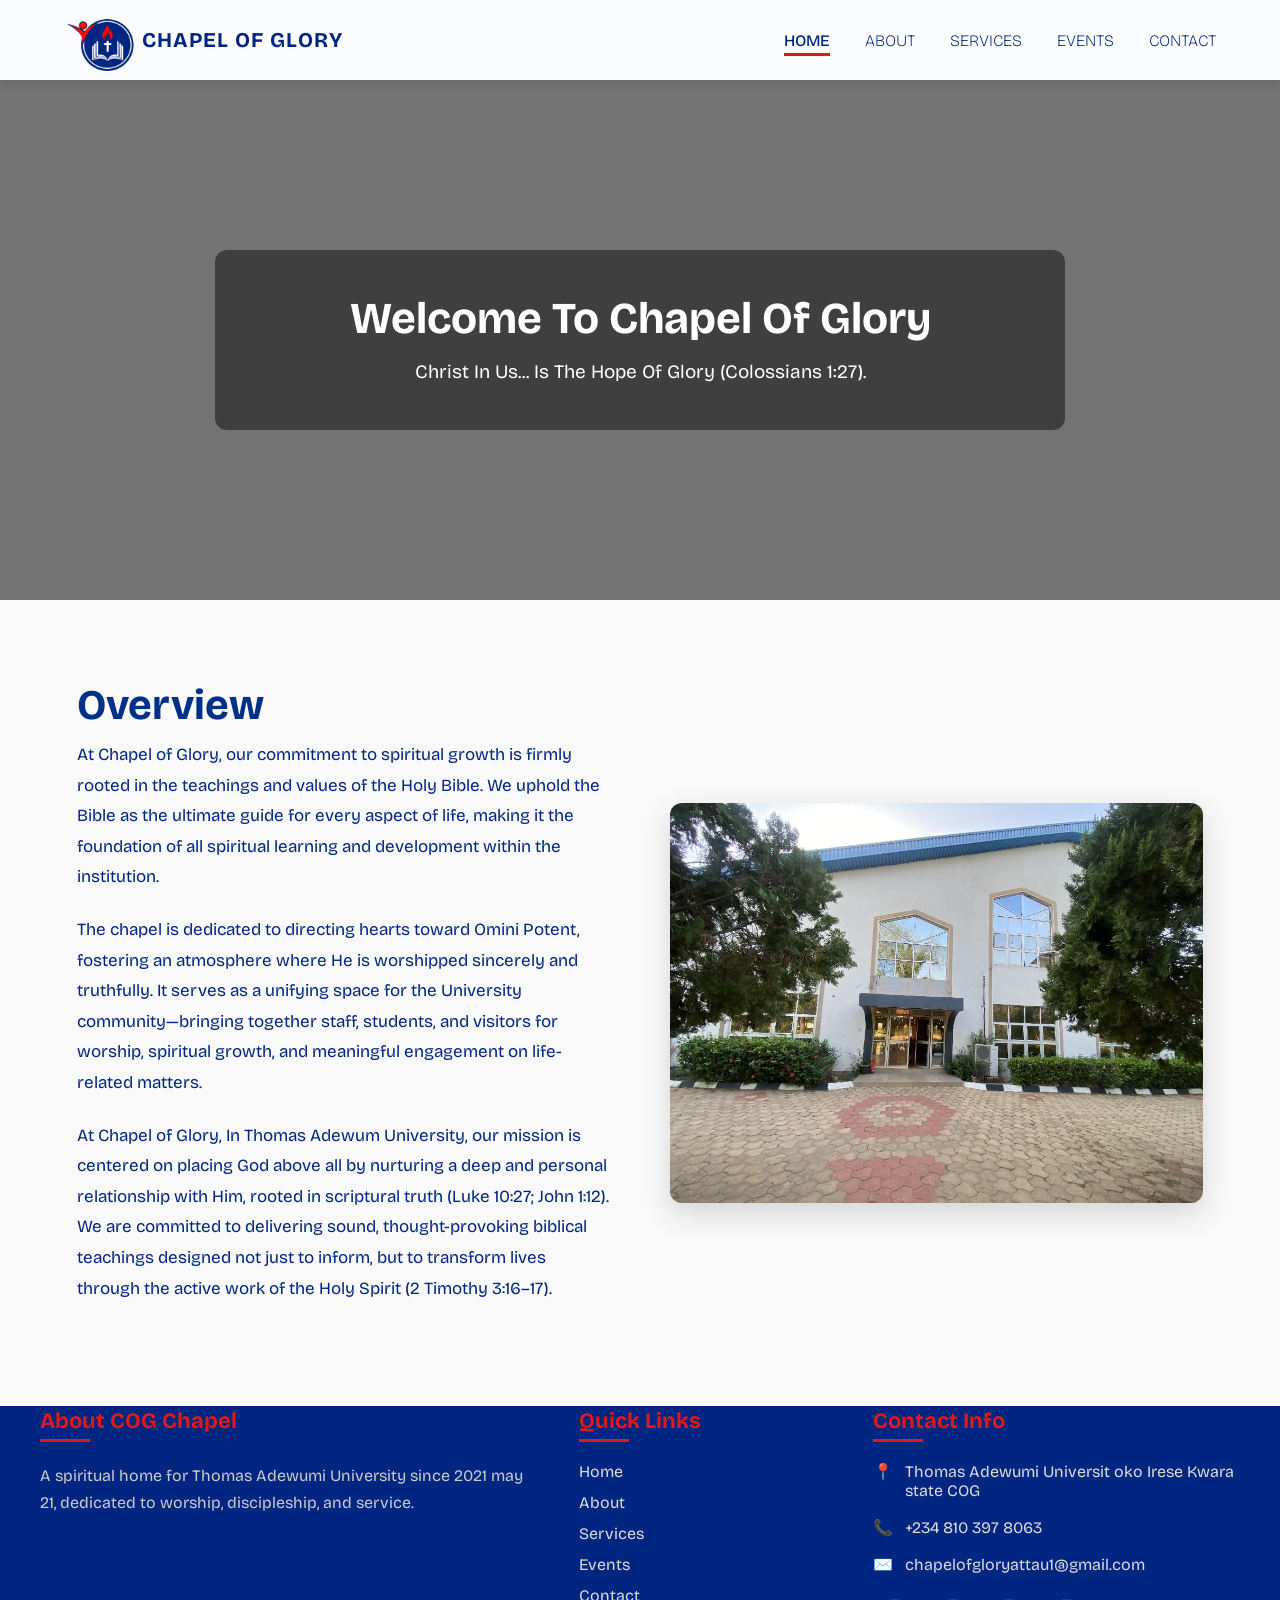
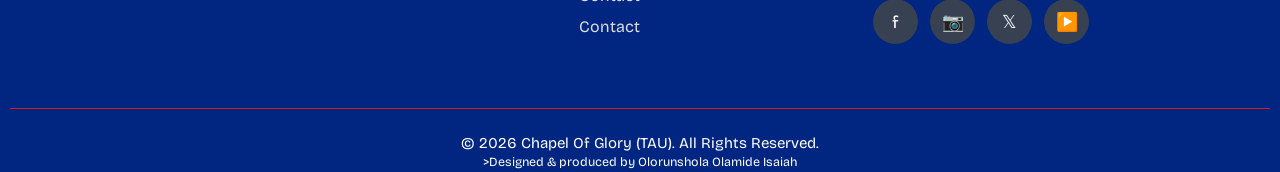
==== commit 35c5528c: "Add files via upload" ====
--- a/index.html
+++ b/index.html
@@ -55,7 +55,7 @@
       <div class="hero-content">
         <h1 class="hero-title"><b>Welcome To Chapel Of Glory</b></h1>
         <p class="hero-subtitle">
-          A place of worship, spirtual growth, and community
+         Christ In Us... Is The Hope Of Glory (Colossians 1:27).
         </p>
       </div>
     </section>
@@ -185,70 +185,6 @@
 
 
 <!-- Prayer Request Section - Similar to Email Updates -->
-<!-- Prayer Request Section -->
-<section class="prayer-section">
-  <div class="prayer-wrapper">
-
-    <!-- Left Side -->
-    <div class="prayer-left">
-      <h2>Prayer Request</h2>
-      <p>Submit your prayer request below. Our Prophet and the prayer team will stand with you in faith and intercede on your behalf.</p>
-      
-      <ul class="prayer-benefits">
-        <li>✓ Confidential and private</li>
-        <li>✓ Prayed over by the Prophet and team</li>
-        <li>✓ Biblical encouragement will be sent</li>
-        <li>✓ God answers prayers (Matthew 18:19)</li>
-      </ul>
-    </div>
-
-    <!-- Right Side - Form with Dropdown -->
-    <div class="prayer-right">
-      <form id="prayerForm" class="prayer-form">
-        
-        <div class="form-row">
-          <div class="form-group">
-            <label for="fullName">Full Name *</label>
-            <input type="text" id="fullName" required placeholder="Enter your full name">
-          </div>
-          <div class="form-group">
-            <label for="email">Email Address *</label>
-            <input type="email" id="email" required placeholder="your@email.com">
-          </div>
-        </div>
-
-        <div class="form-group">
-          <label for="phone">Phone Number (optional)</label>
-          <input type="tel" id="phone" placeholder="+234 000 000 0000">
-        </div>
-
-        <!-- Dropdown for Prayer Category -->
-        <div class="form-group">
-          <label for="prayerCategory">Prayer Category *</label>
-          <select id="prayerCategory" required>
-            <option value="">Select Prayer Category</option>
-            <option value="Healing">Healing & Health</option>
-            <option value="Breakthrough">Breakthrough & Success</option>
-            <option value="Guidance">Guidance & Direction</option>
-            <option value="Academic">Academic Success</option>
-            <option value="Financial">Financial Breakthrough</option>
-            <option value="Deliverance">Deliverance & Protection</option>
-            <option value="Spiritual">Spiritual Growth</option>
-            <option value="Others">Others (Please specify below)</option>
-          </select>
-        </div>
-
-        <div class="form-group">
-          <label for="prayerPoint">Your Prayer Request / Prayer Point *</label>
-          <textarea id="prayerPoint" rows="6" required placeholder="Write your detailed prayer request here..."></textarea>
-        </div>
-
-        <button type="submit" class="submit-btn">Submit Prayer Request</button>
-      </form>
-    </div>
-
-  </div>
-</section>
 
 
 
@@ -265,7 +201,7 @@
       <div class="footer-column">
         <h3>Quick Links</h3>
         <ul>
-          <li><a href="#">Home</a></li>
+          <li><a href="index.html">Home</a></li>
           <li><a href="#">About</a></li>
           <li><a href="#">Services</a></li>
           <li><a href="#">Events</a></li>
--- a/style.css
+++ b/style.css
@@ -412,111 +412,6 @@
   }
 }
 
-/* Prayer Request - Similar to Email Updates Style */
-.prayer-section {
-  padding: 90px 6%;
-  background-color: #f8f9fa;
-}
-
-.prayer-wrapper {
-  max-width: 1100px;
-  margin: 0 auto;
-  display: flex;
-  gap: 40px;
-  background: var(--Logo-color);
-  border-radius: 16px;
-  overflow: hidden;
-  box-shadow: 0 15px 40px rgba(0, 0, 0, 0.15);
-}
-
-.prayer-left {
-  flex: 1;
-  padding: 70px 60px;
-  color: var(--Logo-color-3);
-}
-
-.prayer-left h2 {
-  font-size: 38px;
-  font-weight: 700;
-  margin-bottom: 25px;
-  color: var(--logo-color-2);
-}
-
-.prayer-left p {
-  font-size: 17.5px;
-  line-height: 1.7;
-  margin-bottom: 30px;
-  opacity: 0.95;
-}
-
-.prayer-benefits {
-  list-style: none;
-}
-
-.prayer-benefits li {
-  font-size: 17px;
-  margin-bottom: 16px;
-  padding-left: 5px;
-}
-
-.prayer-right {
-  flex: 1;
-  background: var(--Logo-color);
-  padding: 70px 60px;
-  border-radius: 0 16px 16px 0;
-}
-
-.prayer-form .form-group {
-  margin-bottom: 28px;
-}
-
-.prayer-form label {
-  display: block;
-  margin-bottom: 8px;
-  font-weight: 600;
-  color: var(--logo-color-2);
-}
-
-.prayer-form input,
-.prayer-form textarea {
-  width: 100%;
-  padding: 14px 16px;
-  border: 2px solid var(--Logo-color);
-  border-radius: 8px;
-  font-size: 16px;
-}
-
-.prayer-form textarea {
-  min-height: 160px;
-  resize: vertical;
-}
-
-.submit-btn {
-  width: 100%;
-  background-color: var(--Logo-color-3);        /* Orange like the subscribe button */
-  color: var(--Logo-color);
-  border: none;
-  padding: 16px;
-  font-size: 18px;
-  font-weight: 700;
-  border-radius: 8px;
-  cursor: pointer;
-  margin-top: 10px;
-}
-
-.submit-btn:hover {
-  background-color: var(--logo-color-2);
-}
-
-/* Responsive */
-@media (max-width: 992px) {
-  .prayer-wrapper {
-    flex-direction: column;
-  }
-  .prayer-left, .prayer-right {
-    padding: 50px 40px;
-  }
-}
 /* Footer */
 .footer {
   background-color: var(--Logo-color);
@@ -626,9 +521,9 @@
     gap: 40px;
   }
 
-@media (max-width: 992px) {
-  .footer-container {
-    grid-template-columns: 1fr 1fr;
-  }
-}
-
+  @media (max-width: 992px) {
+    .footer-container {
+      grid-template-columns: 1fr 1fr;
+    }
+  }
+}
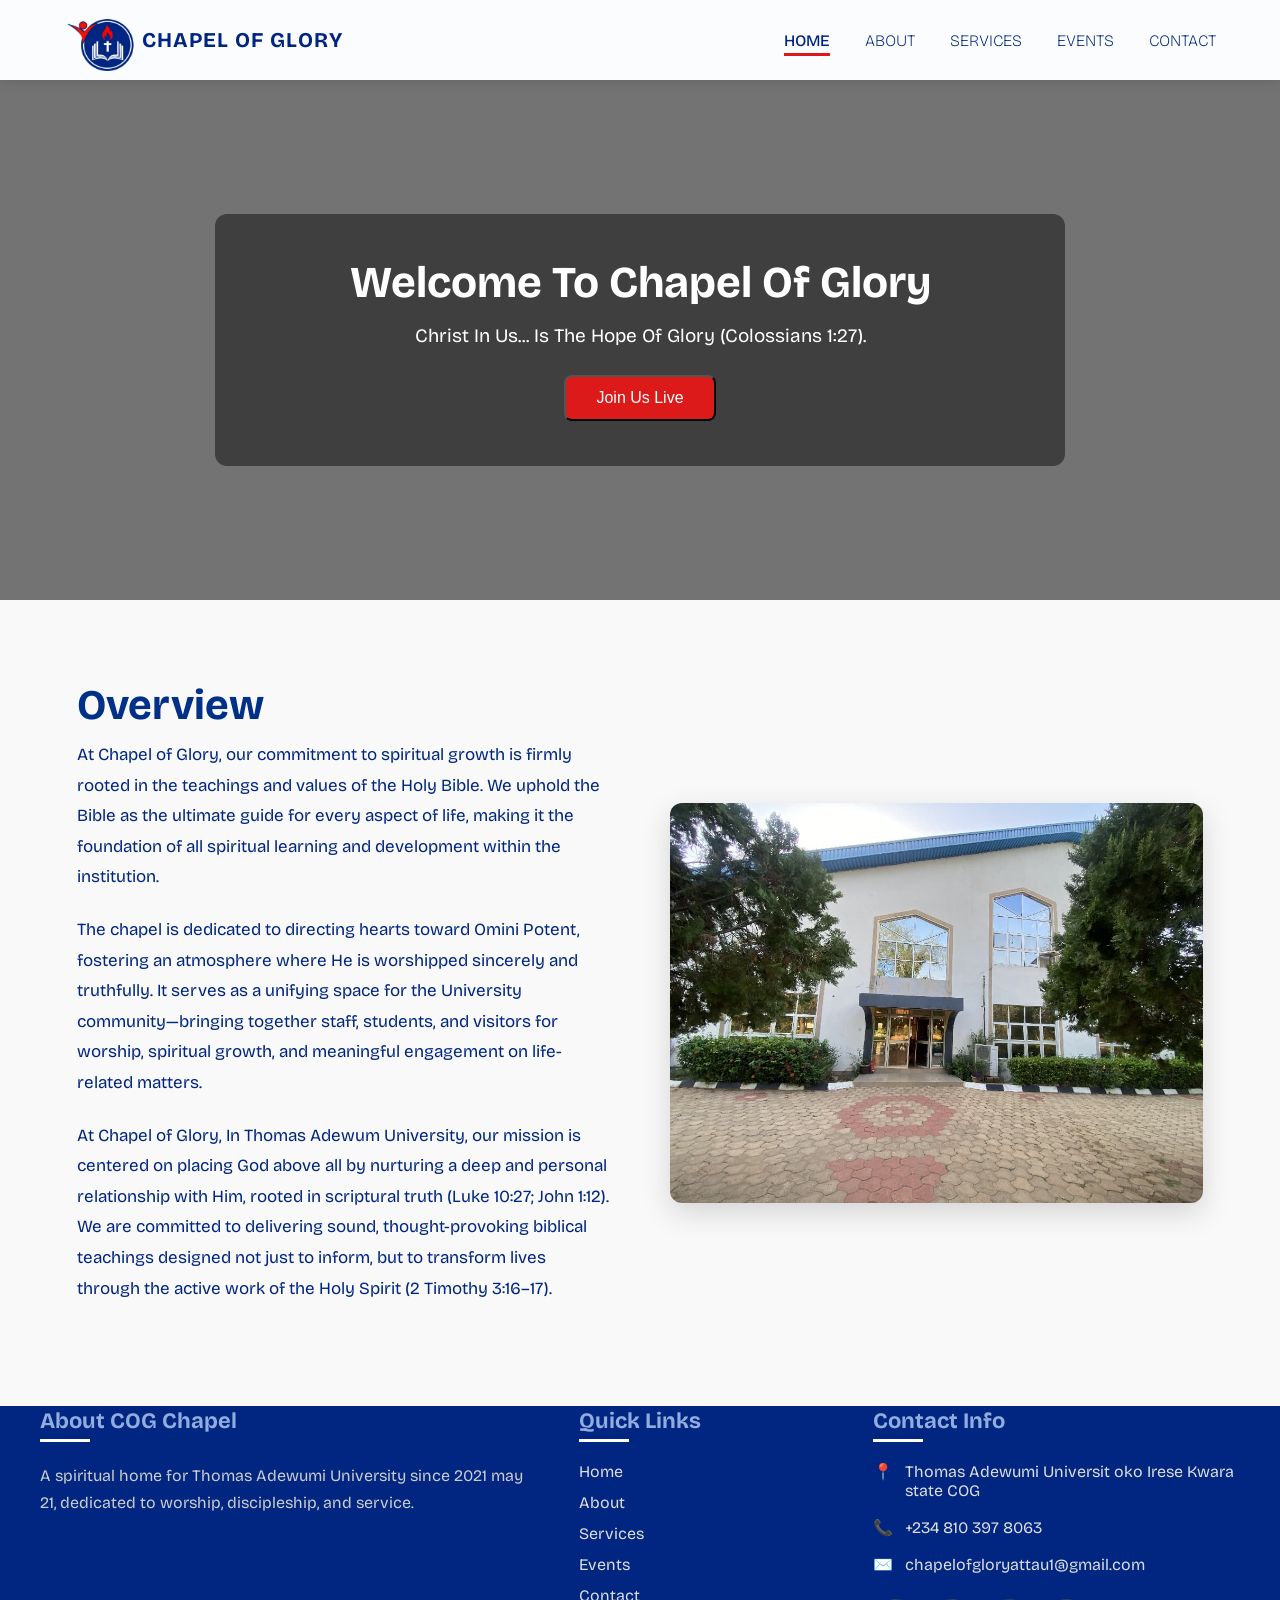
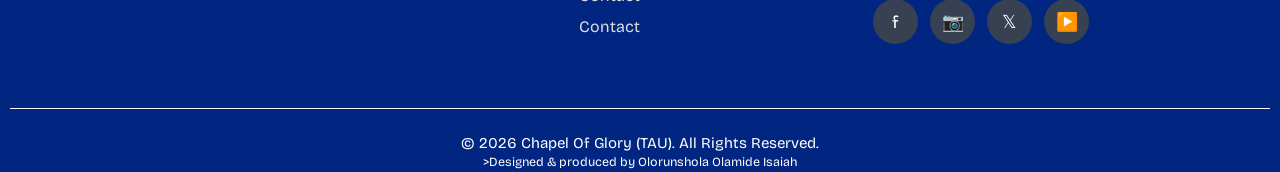
==== commit cf0dd3fe: "Add files via upload" ====
--- a/index.html
+++ b/index.html
@@ -6,13 +6,13 @@
     <link rel="stylesheet" href="style.css" />
     <title>Chapel Of Glory</title>
     <link rel="icon" type="image/png" href="Image/IMG_3424.png" />
+    <link rel="stylesheet" href="https://unpkg.com/aos@2.3.4/dist/aos.css">
 
     <!-- ✅ Correct Google Icons -->
     <link href="https://fonts.googleapis.com/css2?family=Material+Symbols+Outlined" rel="stylesheet">
   </head>
 
   <body>
-
     <nav class="navbar">
       <div class="logo-container">
         <div class="logo">
@@ -52,11 +52,14 @@
 
       <div class="fallback"></div>
 
-      <div class="hero-content">
+      <div class="hero-content" data-aos="zoom-in">
         <h1 class="hero-title"><b>Welcome To Chapel Of Glory</b></h1>
         <p class="hero-subtitle">
          Christ In Us... Is The Hope Of Glory (Colossians 1:27).
         </p>
+         <a href="https://www.youtube.com/@chapelofglorytau3418">
+          <button class="hero-btn">Join Us Live</button>
+         </a>
       </div>
     </section>
 
@@ -259,59 +262,15 @@
       menuIcon.textContent = 'menu';      // Shows hamburger
     }
   });
-
-
-  const prayerForm = document.getElementById('prayerForm');
-
-  prayerForm.addEventListener('submit', function(e) {
-    e.preventDefault();
-
-    const fullName = document.getElementById('fullName').value.trim();
-    const email = document.getElementById('email').value.trim();
-    const phone = document.getElementById('phone').value.trim();
-    const prayerTitle = document.getElementById('prayerTitle').value.trim();
-    const prayerPoint = document.getElementById('prayerPoint').value.trim();
-
-    if (!fullName || !email || !prayerPoint) {
-      alert("Please fill in your name, email, and prayer request.");
-      return;
-    }
-// The email body content sent to the Prophet will be formatted as follows:
-    let body = `New Prayer Request from Chapel of Glory Member\n\n`;
-    body += `Name: ${fullName}\n`;
-    body += `Email: ${email}\n`;
-    if (phone) body += `Phone: ${phone}\n`;
-    if (prayerTitle) body += `Prayer Title: ${prayerTitle}\n\n`;
-    body += `Prayer Request:\n${prayerPoint}\n\n`;
-    body += `Submitted on: ${new Date().toLocaleString()}`;
-
-    const prophetEmail = "olamideolorunshola07@gmail.com";
-
-    const mailtoLink = `mailto:${prophetEmail}?subject=Prayer Request from ${encodeURIComponent(fullName)}&body=${encodeURIComponent(body)}`;
-
-    // Try to open email client
-    window.location.href = mailtoLink;
-
-    // Show success message
-    const successDiv = document.createElement('div');
-    successDiv.className = 'success-message';
-    successDiv.innerHTML = `
-      <strong>Thank You!</strong><br>
-      Your prayer request has been prepared.<br>
-      Please check your email app and click <strong>"Send"</strong> to deliver it to the Prophet.
-    `;
-
-    prayerForm.appendChild(successDiv);
-    successDiv.style.display = 'block';
-
-    // Reset form
-    setTimeout(() => {
-      prayerForm.reset();
-      successDiv.remove();
-    }, 4000);
-  });
 </script>
 
+<script src="https://unpkg.com/aos@2.3.4/dist/aos.js"></script>
+<script>
+  AOS.init({ 
+    duration: 1000,
+     once: true
+     });
+</script>
 
   </body>
 </html>
--- a/style.css
+++ b/style.css
@@ -214,6 +214,20 @@
   line-height: 1.4;
 }
 
+.hero-btn {
+  display: inline-block;
+  margin-top: 25px;
+  padding: 12px 30px;
+  background-color: var(--logo-color-2);
+  color: white;
+  font-size: 16px;
+  border-radius: 8px;
+  text-decoration: none;
+  transition:
+    background-color 0.3s,
+    transform 0.3s;
+}
+
 @media (max-width: 600px) {
   .hero {
     height: 420px;
@@ -413,6 +427,7 @@
 }
 
 /* Footer */
+/* Footer */
 .footer {
   background-color: var(--Logo-color);
   color: #ddd;
@@ -428,7 +443,7 @@
 }
 
 .footer-column h3 {
-  color: var(--logo-color-2);
+  color: #91acdf;
   font-size: 22px;
   margin-bottom: 20px;
   position: relative;
@@ -442,7 +457,7 @@
   left: 0;
   width: 50px;
   height: 3px;
-  background-color: var(--logo-color-2);
+  background-color: white;
 }
 
 .footer-column p {
@@ -466,7 +481,7 @@
 }
 
 .footer-column ul a:hover {
-  color: var(--logo-color-2);
+  color: #020f27;
 }
 
 .contact-item {
@@ -505,7 +520,7 @@
 .footer-bottom {
   margin-top: 60px;
   padding-top: 25px;
-  border-top: 1px solid var(--logo-color-2);
+  border-top: 1px solid white;
   text-align: center;
   color: var(--Logo-color-3);
   font-size: 15px;
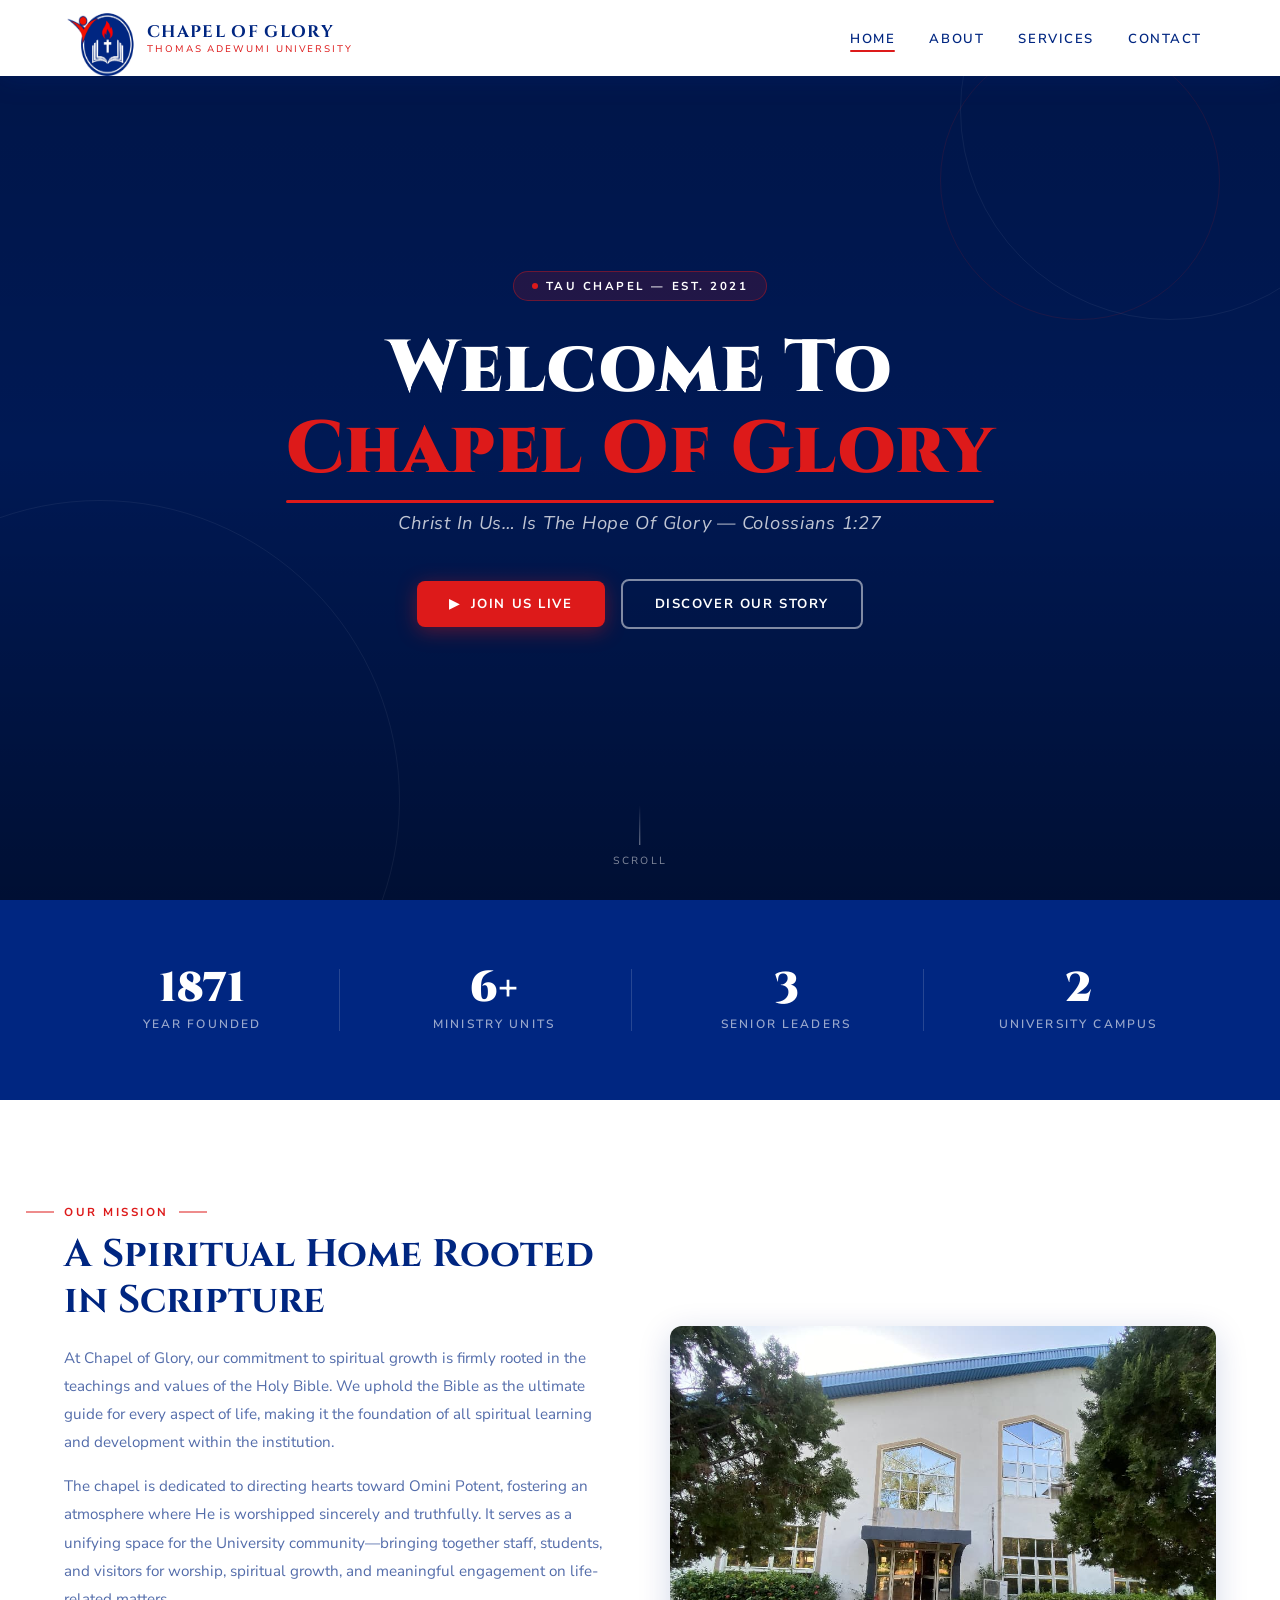
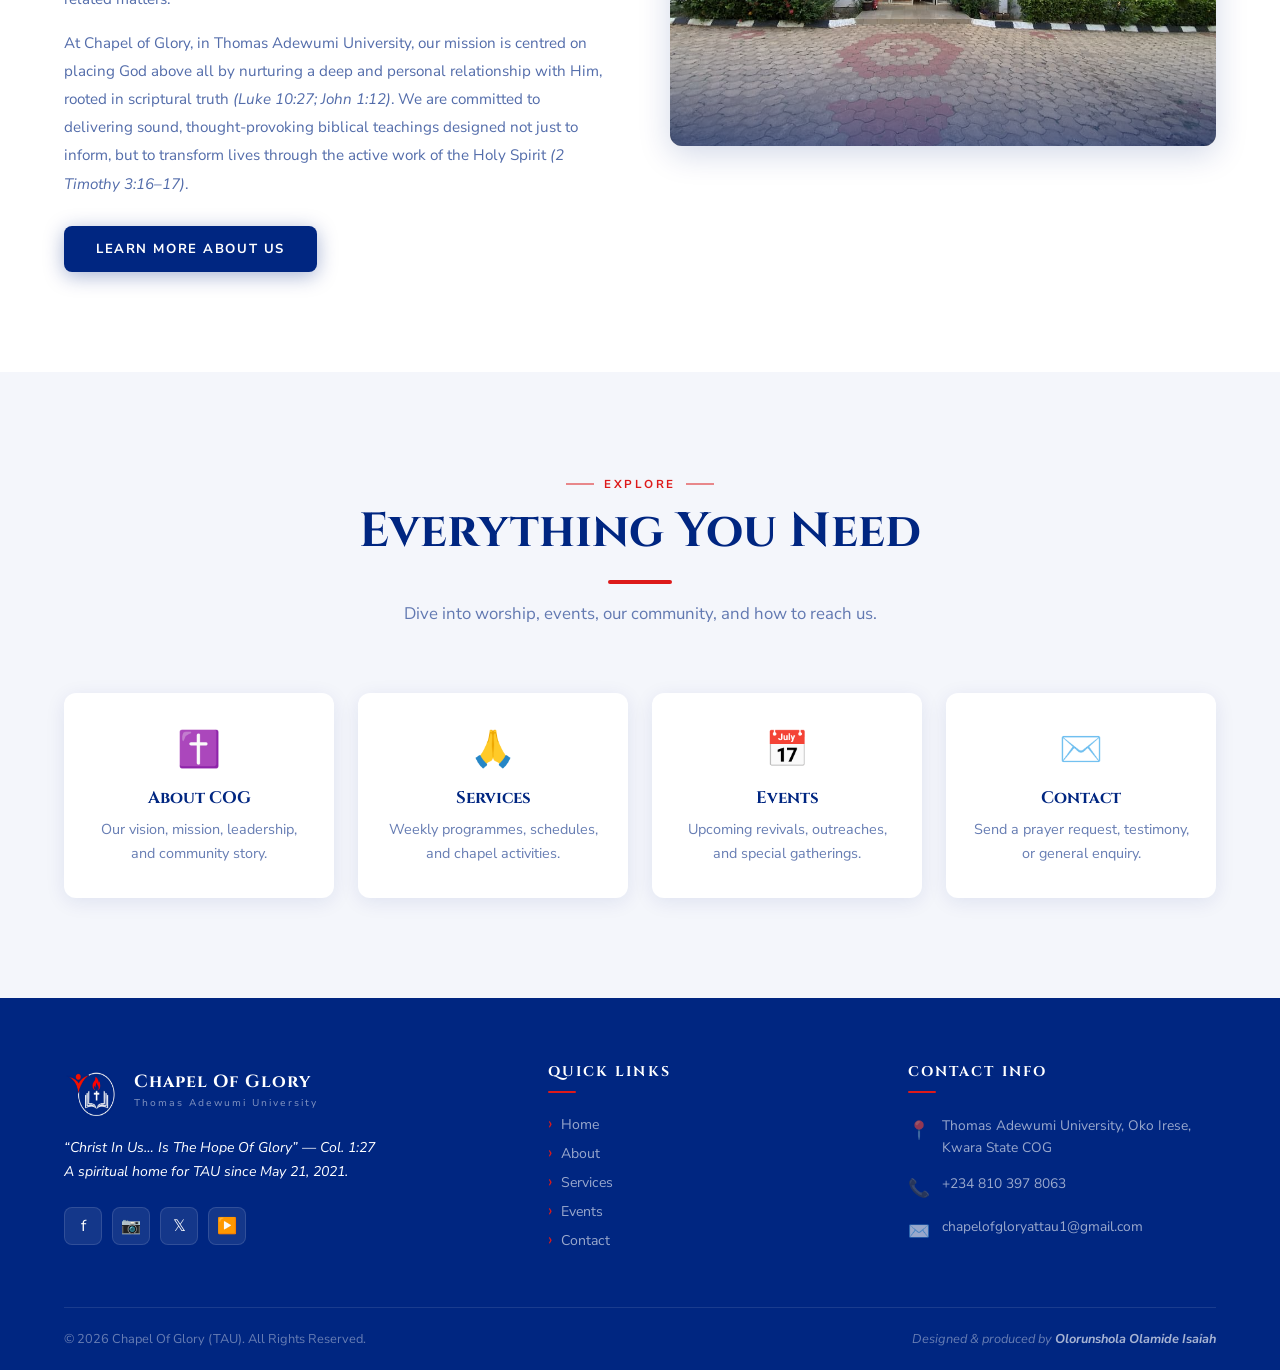
==== commit fb2e326f: "Add files via upload" ====
--- a/index.html
+++ b/index.html
@@ -1,276 +1,244 @@
-<!doctype html>
-<html lang="en">
-  <head>
-    <meta charset="UTF-8" />
-    <meta name="viewport" content="width=device-width, initial-scale=1.0" />
-    <link rel="stylesheet" href="style.css" />
-    <title>Chapel Of Glory</title>
-    <link rel="icon" type="image/png" href="Image/IMG_3424.png" />
-    <link rel="stylesheet" href="https://unpkg.com/aos@2.3.4/dist/aos.css">
-
-    <!-- ✅ Correct Google Icons -->
-    <link href="https://fonts.googleapis.com/css2?family=Material+Symbols+Outlined" rel="stylesheet">
-  </head>
-
-  <body>
-    <nav class="navbar">
-      <div class="logo-container">
-        <div class="logo">
-          <img src="Image/IMG_3424.png" alt="Chapel Of Glory" />
-        </div>
-        <div class="church-name">CHAPEL OF GLORY</div>
-      </div>
-
-      <!-- ✅ Navigation Links (with close button inside) -->
-      <ul class="nav-links" id="navLinks">
-
-        <li><a href="index.html" class="active">HOME</a></li>
-        <li><a href="about.html">ABOUT</a></li>
-        <li><a href="services.html">SERVICES</a></li>
-        <li><a href="events.html">EVENTS</a></li>
-        <li><a href="contact.html">CONTACT</a></li>
-      </ul>
-
-      <!-- ✅ Menu Button -->
-      <button class="menu-btn" id="menuBtn">
-        <span class="material-symbols-outlined" id="menuIcon">menu</span>
-      </button>
-    </nav>
-
-  </body>
-</html>
-
-    <!-- Hero Banner -->
-    <section class="hero">
-      <video autoplay muted loop playsinline>
-        <source
-          src="Video/WhatsApp Video 2026-04-13 at 7.07.06 PM.mp4"
-          type="video/mp4"
-        />
-        Your browser does not support this video
-      </video>
-
-      <div class="fallback"></div>
-
-      <div class="hero-content" data-aos="zoom-in">
-        <h1 class="hero-title"><b>Welcome To Chapel Of Glory</b></h1>
-        <p class="hero-subtitle">
-         Christ In Us... Is The Hope Of Glory (Colossians 1:27).
-        </p>
-         <a href="https://www.youtube.com/@chapelofglorytau3418">
-          <button class="hero-btn">Join Us Live</button>
-         </a>
-      </div>
-    </section>
-
-    <!-- Overview Section -->
-    <section class="overview">
-      <div class="overview-container">
-        <!-- Left: Text Content -->
-        <div class="overview-text">
-          <h2 class="section-title">Overview</h2>
-
-          <p>
-            At Chapel of Glory, our commitment to spiritual growth is firmly
-            rooted in the teachings and values of the Holy Bible. We uphold the
-            Bible as the ultimate guide for every aspect of life, making it the
-            foundation of all spiritual learning and development within the
-            institution.
-          </p>
-
-          <p>
-            The chapel is dedicated to directing hearts toward Omini Potent,
-            fostering an atmosphere where He is worshipped sincerely and
-            truthfully. It serves as a unifying space for the University
-            community—bringing together staff, students, and visitors for
-            worship, spiritual growth, and meaningful engagement on life-related
-            matters.
-          </p>
-
-          <p>
-            At Chapel of Glory, In Thomas Adewum University, our mission is
-            centered on placing God above all by nurturing a deep and personal
-            relationship with Him, rooted in scriptural truth (Luke 10:27; John
-            1:12). We are committed to delivering sound, thought-provoking
-            biblical teachings designed not just to inform, but to transform
-            lives through the active work of the Holy Spirit (2 Timothy
-            3:16–17).
-          </p>
-        </div>
-
-        <!-- Right: Chapel Building Image -->
-        <div class="overview-image">
-          <img
-            src="Image/WhatsApp Image 2026-04-17 at 4.58.15 PM.jpeg"
-            alt="Chapel Of Glory Building"
-          />
-        </div>
-      </div>
-    </section>
-
-    <!-- Devotional Store Section 
-    <section class="devotional-store">
-      <div class="store-container">
-        <h2 class="section-title">Devotional Store</h2>
-        <p class="section-subtitle">
-          Enhance your spiritual journey with these inspiring devotionals and
-          books
-        </p>
-
-        <div class="store-grid">
-          Item 1: Open Heaven 
-          <div class="store-card">
-            <div class="card-image">
-              <img src="images/hymnbook.jpg" alt="Hymn Book" />
-            </div>
-            <div class="card-content">
-              <h3>Sunday School Book</h3>
-              <p>
-                A book of 
-              </p>
-              <a
-                href="pdfs/hymnbook-sample.pdf"
-                target="_blank"
-                class="download-btn"
-              >
-                View HYMM
-              </a>
-            </div>
-          </div>-->
-
-          <!-- Item 2: Hymn Book -->
-          <!-- Hymn Book - Updated with PDF Viewer 
-          <div class="store-card">
-            <div class="card-image">
-              <img src="images/hymnbook.jpg" alt="Hymn Book" />
-            </div>
-            <div class="card-content">
-              <h3>Hymn Book</h3>
-              <p>
-                Collection of worship hymns for personal and corporate worship
-              </p>
-              <a
-                href="pdfs/hymnbook-sample.pdf"
-                target="_blank"
-                class="download-btn"
-              >
-                View HYMM
-              </a>
-            </div>
-          </div>
-
-          Item 3: Sunday School 
-          <div class="store-card">
-            <div class="card-image">
-              <img src="images/sunday-school.jpg" alt="Sunday School Manual" />
-            </div>
-            <div class="card-content">
-              <h3>Sunday School</h3>
-              <div class="price">₦1,000</div>
-              <p>Comprehensive Sunday school teaching materials</p>
-              <button class="download-btn">DOWNLOAD SAMPLE</button>
-            </div>
-          </div>
-        </div> 
-
-        <div class="store-footer">
-          For full purchases, please contact us at
-          <p>
-            Email us:
-            <a href="mailto:chapleofgloryattau1@gmail.com"
-              >chapleofgloryattau1@gmail.com</a
-            >
-          </p>
-          or visit the chapel.
-        </div>
-      </div>
-    </section> -->
-
-
-<!-- Prayer Request Section - Similar to Email Updates -->
-
-
-
-    <!-- Footer -->
-  <footer class="footer">
-    <div class="footer-container">
-      <!-- About COG Chapel -->
-      <div class="footer-column">
-        <h3>About COG Chapel</h3>
-        <p>A spiritual home for Thomas Adewumi University since 2021 may 21, dedicated to worship, discipleship, and service.</p>
-      </div>
-
-      <!-- Quick Links -->
-      <div class="footer-column">
-        <h3>Quick Links</h3>
-        <ul>
-          <li><a href="index.html">Home</a></li>
-          <li><a href="#">About</a></li>
-          <li><a href="#">Services</a></li>
-          <li><a href="#">Events</a></li>
-          <li><a href="#">Contact</a></li>
-          <li><a href="#">Contact</a></li>
-        </ul>
-      </div>
-
-      <!-- Contact Info -->
-      <div class="footer-column">
-        <h3>Contact Info</h3>
-        <div class="contact-item">
-          <span>📍</span>
-          <span>Thomas Adewumi Universit oko Irese Kwara state COG</span>
-        </div>
-        <div class="contact-item">
-          <span>📞</span>
-          <span>+234 810 397 8063</span>
-        </div>
-        <div class="contact-item">
-          <span>✉️</span>
-          <span>chapelofgloryattau1@gmail.com</span>
-        </div>
-
-        <!-- Social Media Icons -->
-        <div class="social-icons">
-          <a href="#" class="social-icon">f</a>
-          <a href="#" class="social-icon">📷</a>
-          <a href="#" class="social-icon">𝕏</a>
-          <a href="#" class="social-icon">▶️</a>
-        </div>
-      </div>
-    </div>
-
-    <!-- Bottom Copyright -->
-    <div class="footer-bottom">
-      <p>© 2026 Chapel Of Glory (TAU). All Rights Reserved.</p>
-      <p><small>>Designed & produced by Olorunshola Olamide Isaiah</small></p>
-    </div>
-  </footer>
-
- <script>
-  const menuBtn = document.getElementById('menuBtn');
-  const navLinks = document.getElementById('navLinks');
-  const menuIcon = document.getElementById('menuIcon');
-  const closeIcon = document.getElementById('closeIcon');
-
-  menuBtn.addEventListener('click', () => {
-    navLinks.classList.toggle('active');
-
-    // Change icon between menu and close (X)
-    if (navLinks.classList.contains('active')) {
-      menuIcon.textContent = 'close';     // Shows X icon
-    } else {
-      menuIcon.textContent = 'menu';      // Shows hamburger
-    }
-  });
-</script>
-
-<script src="https://unpkg.com/aos@2.3.4/dist/aos.js"></script>
-<script>
-  AOS.init({ 
-    duration: 1000,
-     once: true
-     });
-</script>
-
-  </body>
-</html>
+<!DOCTYPE html>
+<html lang="en">
+<head>
+  <meta charset="UTF-8" />
+  <meta name="viewport" content="width=device-width, initial-scale=1.0" />
+  <title>Chapel Of Glory</title>
+  <link rel="icon" type="image/png" href="Image/IMG_3424.png" />
+  <link rel="stylesheet" href="style.css" />
+  <!-- favicon placeholder: swap src for your real favicon -->
+  <link rel="icon" href="Image/IMG_3424.png" type="image/png" />
+</head>
+<body>
+
+  <!-- ============================================================
+       NAVBAR
+       ============================================================ -->
+  <nav class="navbar" role="navigation" aria-label="Main navigation">
+    <div class="nav-brand">
+      <img src="Image/IMG_3424.png" alt="Chapel Of Glory Logo" class="nav-logo" />
+      <div class="nav-title">
+        Chapel Of Glory
+        <span>Thomas Adewumi University</span>
+      </div>
+    </div>
+    <ul class="nav-links" role="list">
+      <li><a href="index.html">Home</a></li>
+      <li><a href="about.html">About</a></li>
+      <li><a href="services.html">Services</a></li>
+      <!-- <li><a href="events.html">Events</a></li> -->
+      <li><a href="contact.html">Contact</a></li>
+    </ul>
+    <button class="hamburger" aria-label="Toggle mobile menu" aria-expanded="false">
+      <span></span><span></span><span></span>
+    </button>
+  </nav>
+
+  <!-- Mobile nav -->
+  <nav class="mobile-nav" aria-label="Mobile navigation">
+    <a href="index.html">Home</a>
+    <a href="about.html">About</a>
+    <a href="services.html">Services</a>
+    <!-- <a href="events.html">Events</a> -->
+    <a href="contact.html">Contact</a>
+  </nav>
+
+  <!-- ============================================================
+       HERO
+       ============================================================ -->
+  <section class="hero" id="home">
+    <video class="hero-video" src="Video/WhatsApp Video 2026-04-13 at 7.07.06 PM.mp4"
+           autoplay muted loop playsinline
+           aria-hidden="true">
+      Your browser does not support this video
+    </video>
+    <div class="hero-overlay" aria-hidden="true"></div>
+    <div class="hero-ring hero-ring-1" aria-hidden="true"></div>
+    <div class="hero-ring hero-ring-2" aria-hidden="true"></div>
+    <div class="hero-ring hero-ring-3" aria-hidden="true"></div>
+
+    <div class="hero-content">
+      <div class="hero-tag">TAU Chapel &mdash; Est. 2021</div>
+      <h1 class="hero-title">
+        Welcome To<br><em>Chapel Of Glory</em>
+      </h1>
+      <p class="hero-verse">
+        Christ In Us&hellip; Is The Hope Of Glory &mdash; Colossians 1:27
+      </p>
+      <div class="hero-actions">
+        <a href="https://www.youtube.com/@chapelofglorytau3418" target="_blank" rel="noopener" class="btn btn-primary">
+          <span>&#9654;</span> Join Us Live
+        </a>
+        <a href="about.html" class="btn btn-outline">Discover Our Story</a>
+      </div>
+    </div>
+
+    <div class="hero-scroll" aria-hidden="true">Scroll</div>
+  </section>
+
+  <!-- ============================================================
+       STATS BAR
+       ============================================================ -->
+  <div class="stats-bar reveal">
+    <div class="stat-item">
+      <div class="stat-number" data-target="2021" data-suffix="">2021</div>
+      <div class="stat-label">Year Founded</div>
+    </div>
+    <div class="stat-item">
+      <div class="stat-number" data-target="7" data-suffix="+">7+</div>
+      <div class="stat-label">Ministry Units</div>
+    </div>
+    <div class="stat-item">
+      <div class="stat-number" data-target="3" data-suffix="">3</div>
+      <div class="stat-label">Senior Leaders</div>
+    </div>
+    <div class="stat-item">
+      <div class="stat-number" data-target="2" data-suffix="">2</div>
+      <div class="stat-label">University Campus</div>
+    </div>
+  </div>
+
+  <!-- ============================================================
+       OVERVIEW / MISSION
+       ============================================================ -->
+  <section class="section" id="overview">
+    <div class="overview-grid">
+      <div class="overview-text reveal reveal-left">
+        <div class="section-eyebrow">Our Mission</div>
+        <h2>A Spiritual Home Rooted in Scripture</h2>
+        <p>
+          At Chapel of Glory, our commitment to spiritual growth is firmly rooted in the
+          teachings and values of the Holy Bible. We uphold the Bible as the ultimate guide
+          for every aspect of life, making it the foundation of all spiritual learning and
+          development within the institution.
+        </p>
+        <p>
+          The chapel is dedicated to directing hearts toward Omini Potent, fostering an
+          atmosphere where He is worshipped sincerely and truthfully. It serves as a unifying
+          space for the University community—bringing together staff, students, and visitors
+          for worship, spiritual growth, and meaningful engagement on life-related matters.
+        </p>
+        <p>
+          At Chapel of Glory, in Thomas Adewumi University, our mission is centred on
+          placing God above all by nurturing a deep and personal relationship with Him,
+          rooted in scriptural truth <em>(Luke 10:27; John 1:12)</em>. We are committed to
+          delivering sound, thought-provoking biblical teachings designed not just to inform,
+          but to transform lives through the active work of the Holy Spirit
+          <em>(2 Timothy 3:16–17)</em>.
+        </p>
+        <a href="about.html" class="btn btn-navy" style="margin-top:12px;display:inline-flex;">
+          Learn More About Us
+        </a>
+      </div>
+      <div class="overview-img-wrap reveal reveal-right" style="transition-delay:.15s;">
+        <img src="Image/WhatsApp Image 2026-04-17 at 4.58.15 PM.jpeg"
+             alt="Chapel Of Glory Building" loading="lazy" />
+      </div>
+    </div>
+  </section>
+
+  <!-- ============================================================
+       QUICK LINKS CARDS
+       ============================================================ -->
+  <section class="section section-alt">
+    <div class="section-head reveal">
+      <p class="section-eyebrow">Explore</p>
+      <h2 class="section-title">Everything You Need</h2>
+      <div class="section-divider"></div>
+      <p class="section-subtitle">Dive into worship, events, our community, and how to reach us.</p>
+    </div>
+    <div class="grid-4">
+      <a href="about.html" class="card reveal reveal-delay-1" style="text-decoration:none;">
+        <div class="card-body" style="padding:32px 26px;text-align:center;">
+          <div style="font-size:2.2rem;margin-bottom:14px;">✝️</div>
+          <div class="card-title">About COG</div>
+          <p class="card-text">Our vision, mission, leadership, and community story.</p>
+        </div>
+      </a>
+      <a href="services.html" class="card reveal reveal-delay-2" style="text-decoration:none;">
+        <div class="card-body" style="padding:32px 26px;text-align:center;">
+          <div style="font-size:2.2rem;margin-bottom:14px;">🙏</div>
+          <div class="card-title">Services</div>
+          <p class="card-text">Weekly programmes, schedules, and chapel activities.</p>
+        </div>
+      </a>
+      <a href="events.html" class="card reveal reveal-delay-3" style="text-decoration:none;">
+        <div class="card-body" style="padding:32px 26px;text-align:center;">
+          <div style="font-size:2.2rem;margin-bottom:14px;">📅</div>
+          <div class="card-title">Events</div>
+          <p class="card-text">Upcoming revivals, outreaches, and special gatherings.</p>
+        </div>
+      </a>
+      <a href="contact.html" class="card reveal reveal-delay-4" style="text-decoration:none;">
+        <div class="card-body" style="padding:32px 26px;text-align:center;">
+          <div style="font-size:2.2rem;margin-bottom:14px;">✉️</div>
+          <div class="card-title">Contact</div>
+          <p class="card-text">Send a prayer request, testimony, or general enquiry.</p>
+        </div>
+      </a>
+    </div>
+  </section>
+
+  <!-- ============================================================
+       FOOTER
+       ============================================================ -->
+  <footer>
+    <div class="footer-grid">
+      <div class="footer-brand">
+        <div class="footer-logo-row">
+          <img src="Image/IMG_3424.png" alt="Chapel Of Glory Logo" class="footer-logo" />
+          <div class="footer-brand-name">
+            Chapel Of Glory
+            <small>Thomas Adewumi University</small>
+          </div>
+        </div>
+        <p class="footer-tagline">
+          &ldquo;Christ In Us&hellip; Is The Hope Of Glory&rdquo; — Col. 1:27<br>
+          A spiritual home for TAU since May 21, 2021.
+        </p>
+        <div class="footer-socials">
+          <a href="#" class="social-btn" aria-label="Facebook">f</a>
+          <a href="#" class="social-btn" aria-label="Instagram">📷</a>
+          <a href="#" class="social-btn" aria-label="Twitter / X">𝕏</a>
+          <a href="https://www.youtube.com/@chapelofglorytau3418" target="_blank" rel="noopener"
+             class="social-btn" aria-label="YouTube">▶️</a>
+        </div>
+      </div>
+
+      <div class="footer-col">
+        <h4>Quick Links</h4>
+        <div class="footer-links">
+          <a href="index.html">Home</a>
+          <a href="about.html">About</a>
+          <a href="services.html">Services</a>
+          <a href="events.html">Events</a>
+          <a href="contact.html">Contact</a>
+        </div>
+      </div>
+
+      <div class="footer-col">
+        <h4>Contact Info</h4>
+        <div class="footer-contact-item">
+          <span class="icon">📍</span>
+          <span>Thomas Adewumi University, Oko Irese, Kwara State COG</span>
+        </div>
+        <div class="footer-contact-item">
+          <span class="icon">📞</span>
+          <span><a href="tel:+2348103978063">+234 810 397 8063</a></span>
+        </div>
+        <div class="footer-contact-item">
+          <span class="icon">✉️</span>
+          <span><a href="mailto:chapelofgloryattau1@gmail.com">chapelofgloryattau1@gmail.com</a></span>
+        </div>
+      </div>
+    </div>
+
+    <div class="footer-bottom">
+      <span>&copy; 2026 Chapel Of Glory (TAU). All Rights Reserved.</span>
+      <span class="footer-credit">Designed &amp; produced by <strong>Olorunshola Olamide Isaiah</strong></span>
+    </div>
+  </footer>
+
+  <script src="main.js"></script>
+</body>
+</html>
--- a/style.css
+++ b/style.css
@@ -1,544 +1,1150 @@
-@import url("https://fonts.googleapis.com/css2?family=Bricolage+Grotesque:opsz,wght@12..96,200..800&display=swap");
-:root {
-  --Logo-color: #002681;
-  --logo-color-2: #dd1a1a;
-  --Logo-color-3: #fff;
-}
-
-* {
-  margin: 0;
-  padding: 0;
-  box-sizing: border-box;
-  scrollbar-width: thin;
-}
-
-body {
-  font-family: "Bricolage Grotesque", sans-serif;
-}
-
-/* Navbar */
-.navbar {
-  display: flex;
-  align-items: center;
-  justify-content: space-between;
-  padding: 15px 5%;
-  background-color: rgb(251, 252, 253);
-  box-shadow: 0 2px 10px rgba(0, 0, 0, 0.1);
-  position: sticky;
-  top: 0;
-  z-index: 1000;
-  width: auto;
-  height: 80px;
-}
-
-.logo-container {
-  display: flex;
-  align-items: center;
-  gap: 3px;
-}
-
-.logo {
-  width: 75px;
-  height: 75px;
-  top: 50%;
-  left: 70%;
-  overflow: hidden;
-  animation: flip 2s ease-in-out infinite;
-  transform-style: preserve-3d;
-}
-
-@keyframes flip {
-  0% {
-    transform: perspective(800px) rotateY(0deg);
-  }
-  50% {
-    transform: perspective(800px) rotateY(180deg);
-  }
-}
-
-.logo img {
-  width: 100%;
-  height: 100%;
-  object-fit: contain;
-}
-
-.church-name {
-  font-size: 21px;
-  font-weight: 700;
-  color: #002681;
-  letter-spacing: 1px;
-}
-
-/* Desktop Navigation */
-.nav-links {
-  display: flex;
-  gap: 35px;
-  list-style: none;
-}
-
-.nav-links a {
-  text-decoration: none;
-  color: var(--Logo-color);
-  font-weight: 200;
-  font-size: 16px;
-}
-
-.nav-links a:hover {
-  color: var(--logo-color-2);
-}
-.nav-links a:hover {
-  color: #003087;
-}
-
-.nav-links a.active {
-  color: var(--Logo-color);
-  position: relative;
-  font-weight: 500;
-}
-
-.nav-links a.active::after {
-  content: "";
-  position: absolute;
-  bottom: -6px;
-  left: 0;
-  width: 100%;
-  height: 3px;
-  background-color: var(--logo-color-2);
-}
-
-/* Menu Button */
-.menu-btn {
-  background: none;
-  border: none;
-  font-size: 32px;
-  color: var(--Logo-color);
-  cursor: pointer;
-  display: none;
-  padding: 5px;
-}
-
-/* Mobile Menu */
-@media (max-width: 768px) {
-  .menu-btn {
-    display: block;
-  }
-
-  .logo {
-    width: 55px;
-    height: 55px;
-    border-radius: 50%;
-  }
-
-  .church-name {
-    font-size: 16px;
-  }
-
-  .nav-links {
-    position: fixed;
-    top: 80px;
-    left: -100%;
-    width: 100%;
-    height: calc(70vh - 60px);
-    background: var(--Logo-color-3);
-    flex-direction: column;
-    align-items: center;
-    padding-top: 20px;
-    gap: 30px;
-    transition: 0.3s;
-  }
-
-  .nav-links.active {
-    left: 0;
-  }
-
-  .nav-links a {
-    font-size: 18px;
-  }
-}
-
-/* Hero Banner */
-.hero {
-  position: relative;
-  height: 520px; /* Full screen height */
-  display: flex;
-  align-items: center;
-  justify-content: center;
-  overflow: hidden;
-}
-
-.hero video {
-  position: absolute;
-  top: 50%;
-  left: 50%;
-  min-width: 90%;
-  min-height: 50%;
-  width: 100%;
-  height: auto;
-  transform: translate(-50%, -50%);
-  object-fit: cover;
-  z-index: 10;
-}
-
-.hero::after {
-  content: "";
-  position: absolute;
-  top: 0;
-  left: 0;
-  width: 100%;
-  height: 100%;
-  background: rgba(0, 0, 0, 0.55); /* Adjust darkness here */
-  z-index: 2;
-}
-
-.hero-content {
-  position: relative;
-  z-index: 13;
-  background-color: rgba(0, 0, 0, 0.45);
-  padding: 45px 80px;
-  border-radius: 12px;
-  min-width: 850px;
-  margin-top: 0;
-  text-align: center;
-  color: white;
-}
-
-.hero-title {
-  font-size: 44px;
-  font-weight: 700;
-  margin-bottom: 16px;
-  line-height: 1.1;
-}
-
-.hero-subtitle {
-  font-size: 19px;
-  line-height: 1.4;
-}
-
-.hero-btn {
-  display: inline-block;
-  margin-top: 25px;
-  padding: 12px 30px;
-  background-color: var(--logo-color-2);
-  color: white;
-  font-size: 16px;
-  border-radius: 8px;
-  text-decoration: none;
-  transition:
-    background-color 0.3s,
-    transform 0.3s;
-}
-
-@media (max-width: 600px) {
-  .hero {
-    height: 420px;
-  }
-
-  .hero-title {
-    font-size: 28px;
-  }
-
-  .hero-subtitle {
-    font-size: 16px;
-  }
-}
-
-/* Overview Section */
-.overview {
-  padding: 80px 6%;
-  background-color: #f9f9f9;
-}
-
-.overview-container {
-  display: flex;
-  align-items: center;
-  gap: 60px;
-  max-width: 1200px;
-  margin: 0 auto;
-}
-
-.overview-text {
-  flex: 1;
-}
-
-.section-title {
-  font-size: 42px;
-  font-weight: 700;
-  color: #dd1a1a;
-  margin-bottom: 30px;
-}
-
-.overview-text p {
-  font-size: 17px;
-  line-height: 1.8;
-  color: #002681;
-  margin-bottom: 22px;
-}
-
-.overview-image {
-  flex: 1;
-  border-radius: 12px;
-  overflow: hidden;
-  box-shadow: 0 10px 30px rgba(0, 0, 0, 0.15);
-}
-
-.overview-image img {
-  width: 100%;
-  height: auto;
-  display: block;
-  transition: transform 0.4s ease;
-}
-
-.overview-image img:hover {
-  transform: scale(1.03);
-}
-
-@media (max-width: 768px) {
-  .overview-container {
-    flex-direction: column;
-    gap: 40px;
-  }
-
-  .section-title {
-    font-size: 36px;
-  }
-}
-
-/* Devotional Store Section */
-.devotional-store {
-  padding: 80px 6%;
-  background-color: #f8f9fa;
-}
-
-.store-container {
-  max-width: 1200px;
-  margin: 0 auto;
-  text-align: center;
-}
-
-.section-title {
-  font-size: 42px;
-  font-weight: 700;
-  color: #003087;
-  margin-bottom: 10px;
-}
-
-.section-subtitle {
-  font-size: 19px;
-  color: #555;
-  margin-bottom: 50px;
-}
-
-.store-grid {
-  display: grid;
-  grid-template-columns: repeat(auto-fit, minmax(320px, 1fr));
-  gap: 30px;
-  margin-bottom: 60px;
-}
-
-.store-card {
-  background: white;
-  border-radius: 12px;
-  overflow: hidden;
-  box-shadow: 0 8px 25px rgba(0, 0, 0, 0.1);
-  transition: transform 0.3s ease;
-}
-
-.store-card:hover {
-  box-shadow: 0 10px 30px var(--Logo-color-3);
-  transform: translateY(-8px);
-}
-
-.card-image {
-  height: 280px;
-  overflow: hidden;
-}
-
-.card-image img {
-  width: 100%;
-  height: 100%;
-  object-fit: cover;
-}
-
-.card-content {
-  padding: 25px;
-  text-align: left;
-}
-
-.card-content h3 {
-  font-size: 24px;
-  margin-bottom: 8px;
-  color: var(--Logo-color);
-}
-
-.price {
-  font-size: 22px;
-  font-weight: 700;
-  color: var(--logo-color-2);
-  margin-bottom: 12px;
-}
-
-.card-content p {
-  color: #555;
-  line-height: 1.6;
-  margin-bottom: 20px;
-}
-
-.download-btn {
-  background-color: #003087;
-  color: white;
-  border: none;
-  padding: 12px 24px;
-  border-radius: 6px;
-  font-weight: 600;
-  cursor: pointer;
-  transition: background 0.3s;
-  width: 100%;
-}
-
-.download-btn:hover {
-  background-color: #002266;
-}
-
-@media (max-width: 768px) {
-  .email-container {
-    flex-direction: column;
-  }
-}
-
-.store-footer {
-  font-size: 16px;
-  color: #666;
-  margin-top: 40px;
-}
-
-.store-footer a {
-  color: #003087;
-  text-decoration: none;
-}
-
-.store-footer a:hover {
-  text-decoration: underline;
-}
-
-@media (max-width: 768px) {
-  .store-grid {
-    grid-template-columns: 1fr;
-  }
-}
-
-/* Footer */
-/* Footer */
-.footer {
-  background-color: var(--Logo-color);
-  color: #ddd;
-  padding: 2px 10px;
-}
-
-.footer-container {
-  max-width: 1200px;
-  margin: 0 auto;
-  display: grid;
-  grid-template-columns: 2fr 1fr 1.5fr;
-  gap: 50px;
-}
-
-.footer-column h3 {
-  color: #91acdf;
-  font-size: 22px;
-  margin-bottom: 20px;
-  position: relative;
-  padding-bottom: 8px;
-}
-
-.footer-column h3::after {
-  content: "";
-  position: absolute;
-  bottom: 0;
-  left: 0;
-  width: 50px;
-  height: 3px;
-  background-color: white;
-}
-
-.footer-column p {
-  line-height: 1.7;
-  color: #ccc;
-}
-
-.footer-column ul {
-  list-style: none;
-  padding: 0;
-}
-
-.footer-column ul li {
-  margin-bottom: 12px;
-}
-
-.footer-column ul a {
-  color: #ddd;
-  text-decoration: none;
-  transition: color 0.3s;
-}
-
-.footer-column ul a:hover {
-  color: #020f27;
-}
-
-.contact-item {
-  display: flex;
-  align-items: flex-start;
-  gap: 12px;
-  margin-bottom: 18px;
-  font-size: 16px;
-}
-
-.social-icons {
-  margin-top: 25px;
-  display: flex;
-  gap: 12px;
-}
-
-.social-icon {
-  width: 45px;
-  height: 45px;
-  background-color: #374151;
-  color: white;
-  border-radius: 50%;
-  display: flex;
-  align-items: center;
-  justify-content: center;
-  font-size: 18px;
-  text-decoration: none;
-  transition: all 0.3s;
-}
-
-.social-icon:hover {
-  background-color: var(--logo-color-2);
-  transform: translateY(-3px);
-}
-
-.footer-bottom {
-  margin-top: 60px;
-  padding-top: 25px;
-  border-top: 1px solid white;
-  text-align: center;
-  color: var(--Logo-color-3);
-  font-size: 15px;
-}
-
-@media (max-width: 768px) {
-  .footer-container {
-    grid-template-columns: 1fr;
-  }
-
-  .footer-container {
-    grid-template-columns: 1fr;
-    gap: 40px;
-  }
-
-  @media (max-width: 992px) {
-    .footer-container {
-      grid-template-columns: 1fr 1fr;
-    }
-  }
-}
+/* ============================================================
+   CHAPEL OF GLORY — Global Stylesheet
+   Designer: Olorunshola Olamide Isaiah
+   ============================================================ */
+
+@import url('https://fonts.googleapis.com/css2?family=Cinzel:wght@400;600;700;900&family=Nunito+Sans:ital,wght@0,300;0,400;0,600;0,700;1,400&display=swap');
+
+:root {
+  --Logo-color: #002681;
+  --logo-color-2: #dd1a1a;
+  --Logo-color-3: #fff;
+
+  /* Derived utility tokens — still only the 3 palette colors */
+  --navy: var(--Logo-color);
+  --red: var(--logo-color-2);
+  --white: var(--Logo-color-3);
+
+  --nav-h: 76px;
+  --radius: 12px;
+  --transition: 0.35s cubic-bezier(.4,0,.2,1);
+  --shadow: 0 8px 32px rgba(0,38,129,0.18);
+  --shadow-lift: 0 20px 50px rgba(0,38,129,0.28);
+}
+
+/* ── Reset ── */
+*, *::before, *::after { box-sizing: border-box; margin: 0; padding: 0; }
+html { scroll-behavior: smooth; font-size: 16px; }
+body {
+  font-family: 'Nunito Sans', sans-serif;
+  background: var(--white);
+  color: var(--navy);
+  overflow-x: hidden;
+  scrollbar-color: var(--Logo-color);
+}
+::-webkit-scrollbar { width: 6px; }
+::-webkit-scrollbar-track { background: var(--white); }
+::-webkit-scrollbar-thumb { background: var(--Logo-color); border-radius: 10px; }
+
+img { max-width: 100%; display: block; }
+a { text-decoration: none; color: inherit; }
+ul { list-style: none; }
+button, input, select, textarea { font-family: inherit; }
+
+/* ── Fade-in on load ── */
+body { opacity: 0; animation: bodyFadeIn .6s ease .1s forwards; }
+@keyframes bodyFadeIn { to { opacity: 1; } }
+
+/* ============================================================
+   NAVBAR
+   ============================================================ */
+.navbar {
+  position: fixed; top: 0; left: 0; width: 100%; z-index: 1000;
+  height: var(--nav-h);
+  display: flex; align-items: center;
+  background: var(--Logo-color-3);
+  backdrop-filter: blur(14px);
+  -webkit-backdrop-filter: blur(14px);
+  box-shadow: 0 2px 24px rgba(0,38,129,0.3);
+  padding: 0 5%;
+  transition: background var(--transition), box-shadow var(--transition);
+}
+.navbar.scrolled {
+  background: transparent;
+  box-shadow: none;
+}
+
+
+.nav-brand {
+  display: flex; align-items: center; gap: 8px;
+  flex-shrink: 0;
+}
+.nav-logo {
+  width: 75px;
+  height: 75px;
+  top: 50%;
+  left: 70%;
+  overflow: hidden;
+  animation: flip 2s ease-in-out infinite;
+  transform-style: preserve-3d;
+}
+
+@keyframes flip {
+  0% {
+    transform: perspective(800px) rotateY(0deg);
+  }
+  50% {
+    transform: perspective(800px) rotateY(180deg);
+  }
+}
+.nav-title {
+  font-family: 'Cinzel', serif;
+  font-weight: 700;
+  font-size: 1.05rem;
+  color: var(--Logo-color);
+  letter-spacing: 0.08em;
+  line-height: 1.2;
+  text-transform: uppercase;
+  margin-top: 0;
+}
+.nav-title span {
+  display: block;
+  font-size: 0.6rem;
+  letter-spacing: 0.2em;
+  color: var(--logo-color-2);
+  font-weight: 400;
+  font-family: 'Nunito Sans', sans-serif;
+  margin-top: 1px;
+}
+
+.nav-links {
+  display: flex; align-items: center; gap: 6px;
+  margin-left: auto;
+}
+.nav-links a {
+  position: relative;
+  color: var(--Logo-color);
+  font-weight: 600;
+  font-size: 0.82rem;
+  letter-spacing: 0.12em;
+  text-transform: uppercase;
+  padding: 8px 14px;
+  border-radius: 6px;
+  transition: color var(--transition), background var(--transition);
+  overflow: hidden;
+}
+.nav-links a::after {
+  content: '';
+  position: absolute;
+  bottom: 4px; left: 14px; right: 14px;
+  height: 2px;
+  background: var(--red);
+  border-radius: 2px;
+  transform: scaleX(0);
+  transform-origin: left;
+  transition: transform var(--transition);
+}
+.nav-links a:hover::after,
+.nav-links a.active::after { transform: scaleX(1); }
+.nav-links a:hover,
+.nav-links a.active { color: var(--Logo-color); }
+
+/* Hamburger */
+.hamburger {
+  display: none;
+  flex-direction: column; justify-content: center; align-items: center;
+  gap: 5px;
+  width: 44px; height: 44px;
+  background: var(--white);
+  border: none; border-radius: 8px; cursor: pointer;
+  margin-left: auto;
+  transition: background var(--transition);
+}
+.hamburger:hover { background: rgba(255,255,255,0.85); }
+.hamburger span {
+  display: block; width: 24px; height: 2px;
+  background: var(--Logo-color);
+  border-radius: 2px;
+  transition: transform 0.35s ease, opacity 0.35s ease;
+}
+.hamburger.open span:nth-child(1) { transform: translateY(7px) rotate(45deg); }
+.hamburger.open span:nth-child(2) { opacity: 0; transform: scaleX(0); }
+.hamburger.open span:nth-child(3) { transform: translateY(-7px) rotate(-45deg); }
+
+/* Mobile nav overlay */
+.mobile-nav {
+  position: fixed; inset: var(--nav-h) 0 0 0; z-index: 999;
+  background: var(--Logo-color-3);
+  display: flex; flex-direction: column; align-items: center; justify-content: center;
+  gap: 4px;
+  opacity: 0; pointer-events: none;
+  transform: translateY(-12px);
+  transition: opacity .35s ease, transform .35s ease;
+}
+.mobile-nav.open {
+  opacity: 1; pointer-events: all; transform: translateY(0);
+}
+.mobile-nav a {
+  color: var(--Logo-color);
+  font-family: 'Cinzel', serif;
+  font-size: 1.5rem;
+  letter-spacing: 0.12em;
+  font-weight: 700;
+  padding: 14px 40px;
+  border-radius: 10px;
+  width: 80%; text-align: center;
+  position: relative;
+  transition: background var(--transition);
+}
+.mobile-nav a::before {
+  content: '';
+  position: absolute; left: 0; top: 50%;
+  transform: translateY(-50%) scaleY(0);
+  width: 4px; height: 60%; background: var(--red);
+  border-radius: 0 4px 4px 0;
+  transition: transform var(--transition);
+}
+.mobile-nav a:hover { background: rgba(255,255,255,0.07); }
+.mobile-nav a:hover::before { transform: translateY(-50%) scaleY(1); }
+
+/* ============================================================
+   HERO
+   ============================================================ */
+.hero {
+  min-height: 100vh;
+  position: relative;
+  display: flex; align-items: center; justify-content: center;
+  overflow: hidden;
+  background: var(--navy);
+}
+.hero-video {
+  position: absolute; inset: 0;
+  width: 100%; height: 100%;
+  object-fit: cover;
+  opacity: 1;        /* full video — no blue tint */
+  z-index: 0;
+}
+.hero-overlay {
+  position: absolute; inset: 0;
+  /* Dark-only overlay so the video shows naturally */
+  background: linear-gradient(
+    to bottom,
+    rgba(0,0,0,0.45) 0%,
+    rgba(0,0,0,0.35) 50%,
+    rgba(0,0,0,0.60) 100%
+  );
+  z-index: 1;
+}
+/* geometric accent rings */
+.hero-ring {
+  position: absolute; z-index: 2;
+  border-radius: 50%;
+  border: 1px solid rgba(255,255,255,0.06);
+  animation: ringPulse 6s ease-in-out infinite;
+}
+.hero-ring-1 { width: 420px; height: 420px; top: -100px; right: -100px; animation-delay: 0s; }
+.hero-ring-2 { width: 280px; height: 280px; top: 40px; right: 60px; animation-delay: 1.5s; border-color: rgba(221,26,26,0.12); }
+.hero-ring-3 { width: 600px; height: 600px; bottom: -200px; left: -200px; animation-delay: 3s; }
+@keyframes ringPulse { 0%,100%{transform:scale(1);opacity:.6} 50%{transform:scale(1.05);opacity:1} }
+
+.hero-content {
+  position: relative; z-index: 3;
+  text-align: center;
+  max-width: 820px;
+  padding: 0 24px;
+}
+.hero-tag {
+  display: inline-flex; align-items: center; gap: 8px;
+  background: rgba(221,26,26,0.15);
+  border: 1px solid rgba(221,26,26,0.4);
+  color: var(--white);
+  font-size: 0.72rem;
+  font-weight: 700;
+  letter-spacing: 0.22em;
+  text-transform: uppercase;
+  padding: 6px 18px;
+  border-radius: 100px;
+  margin-bottom: 28px;
+  opacity: 0;
+  animation: slideDown .7s ease .4s forwards;
+}
+.hero-tag::before {
+  content: '';
+  width: 6px; height: 6px;
+  background: var(--red);
+  border-radius: 50%;
+  animation: blink 1.5s ease infinite;
+}
+@keyframes blink { 0%,100%{opacity:1} 50%{opacity:.3} }
+
+.hero-title {
+  font-family: 'Cinzel', serif;
+  font-size: clamp(2.4rem, 6vw, 4.6rem);
+  font-weight: 900;
+  color: var(--white);
+  line-height: 1.1;
+  letter-spacing: 0.02em;
+  margin-bottom: 20px;
+  opacity: 0;
+  animation: slideUp .8s ease .6s forwards;
+}
+.hero-title em {
+  font-style: normal;
+  color: var(--red);
+  position: relative;
+}
+.hero-title em::after {
+  content: '';
+  position: absolute;
+  bottom: -4px; left: 0; right: 0;
+  height: 3px;
+  background: var(--red);
+  border-radius: 2px;
+  transform-origin: left;
+  transform: scaleX(0);
+  animation: underlineGrow .8s ease 1.2s forwards;
+}
+@keyframes underlineGrow { to { transform: scaleX(1); } }
+
+.hero-verse {
+  font-size: clamp(0.9rem, 2vw, 1.15rem);
+  color: rgba(255,255,255,0.75);
+  font-style: italic;
+  letter-spacing: 0.04em;
+  margin-bottom: 44px;
+  opacity: 0;
+  animation: slideUp .8s ease .9s forwards;
+}
+.hero-actions {
+  display: flex; align-items: center; justify-content: center; gap: 16px;
+  flex-wrap: wrap;
+  opacity: 0;
+  animation: slideUp .8s ease 1.1s forwards;
+}
+
+@keyframes slideUp { from{opacity:0;transform:translateY(28px)} to{opacity:1;transform:translateY(0)} }
+@keyframes slideDown { from{opacity:0;transform:translateY(-20px)} to{opacity:1;transform:translateY(0)} }
+
+/* ── Scroll indicator ── */
+.hero-scroll {
+  position: absolute; bottom: 32px; left: 50%;
+  transform: translateX(-50%);
+  z-index: 3;
+  display: flex; flex-direction: column; align-items: center; gap: 8px;
+  color: rgba(255,255,255,0.5);
+  font-size: 0.65rem; letter-spacing: 0.2em; text-transform: uppercase;
+  animation: scrollBounce 2s ease infinite;
+}
+.hero-scroll::before {
+  content: '';
+  width: 1px; height: 40px;
+  background: linear-gradient(to bottom, transparent, rgba(255,255,255,0.5));
+}
+@keyframes scrollBounce { 0%,100%{transform:translateX(-50%) translateY(0)} 50%{transform:translateX(-50%) translateY(8px)} }
+
+/* ============================================================
+   BUTTONS
+   ============================================================ */
+.btn {
+  display: inline-flex; align-items: center; gap: 10px;
+  padding: 14px 32px;
+  border-radius: 8px;
+  font-weight: 700;
+  font-size: 0.82rem;
+  letter-spacing: 0.12em;
+  text-transform: uppercase;
+  transition: transform var(--transition), box-shadow var(--transition), background var(--transition);
+  cursor: pointer;
+  border: none;
+  position: relative; overflow: hidden;
+}
+.btn::after {
+  content: '';
+  position: absolute; inset: 0;
+  background: rgba(255,255,255,0.12);
+  opacity: 0;
+  transition: opacity var(--transition);
+}
+.btn:hover::after { opacity: 1; }
+.btn:hover { transform: translateY(-3px); box-shadow: var(--shadow-lift); }
+.btn:active { transform: translateY(-1px); }
+
+.btn-primary {
+  background: var(--red);
+  color: var(--white);
+  box-shadow: 0 4px 20px rgba(221,26,26,0.4);
+}
+.btn-primary:hover { box-shadow: 0 8px 32px rgba(221,26,26,0.55); }
+
+.btn-outline {
+  background: transparent;
+  color: var(--white);
+  border: 2px solid rgba(255,255,255,0.5);
+}
+.btn-outline:hover { border-color: var(--white); }
+
+.btn-navy {
+  background: var(--navy);
+  color: var(--white);
+  box-shadow: 0 4px 20px rgba(0,38,129,0.35);
+}
+.btn-red {
+  background: var(--red);
+  color: var(--white);
+  box-shadow: 0 4px 20px rgba(221,26,26,0.3);
+}
+
+/* ============================================================
+   SECTION COMMON
+   ============================================================ */
+.section { padding: 100px 5%; }
+.section-alt { background: #f4f6fb; }
+.section-dark { background: var(--navy); color: var(--white); }
+
+.section-head { text-align: center; margin-bottom: 64px; }
+.section-eyebrow {
+  display: inline-block;
+  font-size: 0.72rem;
+  font-weight: 700;
+  letter-spacing: 0.22em;
+  text-transform: uppercase;
+  color: var(--red);
+  margin-bottom: 12px;
+  position: relative;
+}
+.section-eyebrow::before,
+.section-eyebrow::after {
+  content: '';
+  position: absolute; top: 50%;
+  width: 28px; height: 1px;
+  background: var(--red);
+  transform: translateY(-50%);
+}
+.section-eyebrow::before { right: calc(100% + 10px); }
+.section-eyebrow::after  { left:  calc(100% + 10px); }
+
+.section-title {
+  font-family: 'Cinzel', serif;
+  font-size: clamp(1.8rem, 4vw, 3rem);
+  font-weight: 700;
+  line-height: 1.18;
+  color: var(--navy);
+}
+.section-dark .section-title { color: var(--white); }
+
+.section-subtitle {
+  margin-top: 16px;
+  font-size: 1.05rem;
+  color: rgba(0,38,129,0.6);
+  max-width: 560px; margin-left: auto; margin-right: auto;
+  line-height: 1.7;
+}
+.section-dark .section-subtitle { color: rgba(255,255,255,0.65); }
+
+/* Divider */
+.section-divider {
+  width: 64px; height: 4px;
+  background: var(--red);
+  border-radius: 4px;
+  margin: 20px auto 0;
+}
+
+/* ============================================================
+   CARDS — universal
+   ============================================================ */
+.card {
+  background: var(--white);
+  border-radius: var(--radius);
+  box-shadow: 0 4px 20px rgba(0,38,129,0.09);
+  overflow: hidden;
+  transition: transform var(--transition), box-shadow var(--transition);
+  position: relative;
+}
+.card:hover { transform: translateY(-8px); box-shadow: var(--shadow-lift); }
+
+.card-img-wrap { overflow: hidden; }
+.card-img-wrap img {
+  width: 100%; height: 220px; object-fit: cover;
+  transition: transform .6s ease;
+}
+.card:hover .card-img-wrap img { transform: scale(1.07); }
+
+.card-body { padding: 24px; }
+.card-title {
+  font-family: 'Cinzel', serif;
+  font-size: 1.05rem;
+  font-weight: 700;
+  color: var(--navy);
+  margin-bottom: 8px;
+}
+.card-text {
+  font-size: 0.9rem;
+  color: rgba(0,38,129,0.6);
+  line-height: 1.7;
+}
+
+/* ============================================================
+   GRIDS
+   ============================================================ */
+.grid-2 { display: grid; grid-template-columns: repeat(2, 1fr); gap: 32px; }
+.grid-3 { display: grid; grid-template-columns: repeat(3, 1fr); gap: 28px; }
+.grid-4 { display: grid; grid-template-columns: repeat(4, 1fr); gap: 24px; }
+
+/* ============================================================
+   OVERVIEW / MISSION (index)
+   ============================================================ */
+.overview-grid {
+  display: grid;
+  grid-template-columns: 1fr 1fr;
+  gap: 60px;
+  align-items: center;
+}
+.overview-text h2 {
+  font-family: 'Cinzel', serif;
+  font-size: clamp(1.6rem, 3vw, 2.4rem);
+  color: var(--navy);
+  font-weight: 700;
+  margin-bottom: 20px;
+  line-height: 1.2;
+}
+.overview-text p {
+  font-size: 0.95rem;
+  color: rgba(0,38,129,0.68);
+  line-height: 1.85;
+  margin-bottom: 16px;
+}
+.overview-img-wrap {
+  position: relative;
+  border-radius: var(--radius);
+  overflow: hidden;
+  box-shadow: var(--shadow);
+}
+.overview-img-wrap img {
+  width: 100%; height: 420px; object-fit: cover;
+  transition: transform .6s ease;
+}
+.overview-img-wrap:hover img { transform: scale(1.04); }
+.overview-img-wrap::after {
+  content: '';
+  position: absolute; bottom: 0; left: 0; right: 0;
+  height: 120px;
+  background: linear-gradient(to top, rgba(0,38,129,0.5), transparent);
+}
+
+/* ============================================================
+   STATS BAR
+   ============================================================ */
+.stats-bar {
+  background: var(--navy);
+  padding: 48px 5%;
+  display: grid;
+  grid-template-columns: repeat(4, 1fr);
+  gap: 16px;
+}
+.stat-item {
+  text-align: center;
+  padding: 20px;
+  position: relative;
+}
+.stat-item:not(:last-child)::after {
+  content: '';
+  position: absolute; right: 0; top: 20%; height: 60%;
+  width: 1px; background: rgba(255,255,255,0.15);
+}
+.stat-number {
+  font-family: 'Cinzel', serif;
+  font-size: 2.6rem;
+  font-weight: 900;
+  color: var(--white);
+  line-height: 1;
+  margin-bottom: 6px;
+}
+.stat-number span { color: var(--red); }
+.stat-label {
+  font-size: 0.75rem;
+  letter-spacing: 0.18em;
+  text-transform: uppercase;
+  color: rgba(255,255,255,0.6);
+  font-weight: 600;
+}
+
+/* ============================================================
+   ABOUT PAGE
+   ============================================================ */
+.vision-grid {
+  display: grid;
+  grid-template-columns: 1fr 1fr 1fr;
+  gap: 28px;
+}
+.vision-card {
+  background: var(--white);
+  border-radius: var(--radius);
+  padding: 36px 28px;
+  box-shadow: 0 4px 20px rgba(0,38,129,0.09);
+  border-top: 4px solid var(--navy);
+  transition: transform var(--transition), box-shadow var(--transition), border-color var(--transition);
+}
+.vision-card:hover {
+  transform: translateY(-8px);
+  box-shadow: var(--shadow-lift);
+  border-color: var(--red);
+}
+.vision-icon {
+  width: 52px; height: 52px;
+  border-radius: 12px;
+  background: rgba(0,38,129,0.08);
+  display: flex; align-items: center; justify-content: center;
+  font-size: 1.5rem;
+  margin-bottom: 20px;
+}
+.vision-card h3 {
+  font-family: 'Cinzel', serif;
+  font-size: 1.05rem;
+  font-weight: 700;
+  color: var(--navy);
+  margin-bottom: 12px;
+}
+.vision-card p {
+  font-size: 0.9rem;
+  color: rgba(0,38,129,0.6);
+  line-height: 1.8;
+}
+.vision-card ul { padding-left: 0; }
+.vision-card ul li {
+  font-size: 0.9rem;
+  color: rgba(0,38,129,0.6);
+  line-height: 1.9;
+  display: flex; align-items: center; gap: 10px;
+}
+.vision-card ul li::before {
+  content: '';
+  width: 6px; height: 6px;
+  border-radius: 50%;
+  background: var(--red);
+  flex-shrink: 0;
+}
+
+/* Leadership */
+.leadership-grid { display: grid; grid-template-columns: repeat(3, 1fr); gap: 28px; }
+.leader-card {
+  background: var(--white);
+  border-radius: var(--radius);
+  overflow: hidden;
+  box-shadow: 0 4px 20px rgba(0,38,129,0.09);
+  text-align: center;
+  transition: transform var(--transition), box-shadow var(--transition);
+}
+.leader-card:hover { transform: translateY(-8px); box-shadow: var(--shadow-lift); }
+.leader-img-wrap {
+  position: relative;
+  overflow: hidden;
+}
+.leader-img-wrap img {
+  width: 100%; height: 280px; object-fit: cover;
+  object-position: top center;
+  transition: transform .6s ease;
+}
+.leader-card:hover .leader-img-wrap img { transform: scale(1.06); }
+.leader-img-wrap::after {
+  content: '';
+  position: absolute; bottom: 0; left: 0; right: 0;
+  height: 80px;
+  background: linear-gradient(to top, rgba(0,38,129,0.45), transparent);
+}
+.leader-info { padding: 22px; }
+.leader-name {
+  font-family: 'Cinzel', serif;
+  font-size: 1rem;
+  font-weight: 700;
+  color: var(--navy);
+  margin-bottom: 4px;
+}
+.leader-role {
+  font-size: 0.78rem;
+  font-weight: 700;
+  letter-spacing: 0.15em;
+  text-transform: uppercase;
+  color: var(--red);
+}
+
+/* Worker heads */
+.worker-grid { display: grid; grid-template-columns: repeat(4, 1fr); gap: 22px; }
+.worker-card {
+  background: var(--white);
+  border-radius: var(--radius);
+  overflow: hidden;
+  box-shadow: 0 4px 16px rgba(0,38,129,0.09);
+  text-align: center;
+  transition: transform var(--transition), box-shadow var(--transition);
+}
+.worker-card:hover { transform: translateY(-6px); box-shadow: var(--shadow-lift); }
+.worker-img {
+  width: 100%; height: 180px; object-fit: cover;
+  object-position: top center;
+  transition: transform .5s ease;
+}
+.worker-card:hover .worker-img { transform: scale(1.06); }
+.worker-info { padding: 16px; }
+.worker-name { font-family: 'Cinzel', serif; font-size: 0.88rem; font-weight: 700; color: var(--navy); }
+.worker-pos { font-size: 0.75rem; color: var(--red); font-weight: 600; letter-spacing: 0.1em; margin-top: 3px; }
+
+/* Units grid */
+.units-grid { display: grid; grid-template-columns: repeat(4, 1fr); gap: 22px; }
+.unit-card {
+  border-radius: var(--radius);
+  overflow: hidden;
+  position: relative;
+  cursor: pointer;
+  box-shadow: 0 4px 20px rgba(0,38,129,0.12);
+  transition: transform var(--transition), box-shadow var(--transition);
+}
+.unit-card:hover { transform: translateY(-6px) scale(1.01); box-shadow: var(--shadow-lift); }
+.unit-card img {
+  width: 100%; height: 200px; object-fit: cover;
+  transition: transform .6s ease;
+}
+.unit-card:hover img { transform: scale(1.1); }
+.unit-overlay {
+  position: absolute; inset: 0;
+  background: linear-gradient(to top, rgba(0,38,129,0.88) 0%, transparent 55%);
+  display: flex; align-items: flex-end; justify-content: center;
+  padding-bottom: 20px;
+}
+.unit-name {
+  font-family: 'Cinzel', serif;
+  font-size: 0.9rem; font-weight: 700;
+  color: var(--white);
+  letter-spacing: 0.1em;
+  text-transform: uppercase;
+}
+
+/* ============================================================
+   SERVICES PAGE
+   ============================================================ */
+.services-grid { display: grid; grid-template-columns: repeat(3, 1fr); gap: 28px; }
+.service-card {
+  background: var(--white);
+  border-radius: var(--radius);
+  padding: 36px 28px;
+  box-shadow: 0 4px 20px rgba(0,38,129,0.09);
+  border-left: 4px solid transparent;
+  transition: transform var(--transition), box-shadow var(--transition), border-color var(--transition);
+  position: relative; overflow: hidden;
+}
+.service-card::before {
+  content: '';
+  position: absolute; top: 0; right: 0;
+  width: 80px; height: 80px;
+  background: rgba(0,38,129,0.04);
+  border-radius: 0 var(--radius) 0 80px;
+  transition: background var(--transition);
+}
+.service-card:hover { transform: translateY(-8px); box-shadow: var(--shadow-lift); border-color: var(--red); }
+.service-card:hover::before { background: rgba(221,26,26,0.06); }
+
+.service-icon {
+  font-size: 2rem;
+  margin-bottom: 20px;
+  display: inline-block;
+  transition: transform var(--transition);
+}
+.service-card:hover .service-icon { transform: scale(1.15) rotate(-5deg); }
+.service-card h3 {
+  font-family: 'Cinzel', serif;
+  font-size: 1.05rem; font-weight: 700;
+  color: var(--navy); margin-bottom: 10px;
+}
+.service-card p { font-size: 0.9rem; color: rgba(0,38,129,0.6); line-height: 1.8; }
+.service-meta {
+  margin-top: 16px;
+  font-size: 0.78rem;
+  font-weight: 700; letter-spacing: 0.1em;
+  color: var(--red);
+  text-transform: uppercase;
+}
+
+/* Schedule table */
+.schedule-table {
+  width: 100%;
+  border-collapse: collapse;
+  border-radius: var(--radius);
+  overflow: hidden;
+  box-shadow: var(--shadow);
+}
+.schedule-table thead { background: var(--navy); }
+.schedule-table thead th {
+  padding: 18px 24px;
+  text-align: left;
+  font-family: 'Cinzel', serif;
+  font-size: 0.8rem; font-weight: 700;
+  letter-spacing: 0.15em; text-transform: uppercase;
+  color: var(--white);
+}
+.schedule-table tbody tr {
+  border-bottom: 1px solid rgba(0,38,129,0.06);
+  transition: background var(--transition);
+}
+.schedule-table tbody tr:hover { background: rgba(0,38,129,0.04); }
+.schedule-table tbody td {
+  padding: 18px 24px;
+  font-size: 0.9rem;
+  color: rgba(0,38,129,0.75);
+}
+.schedule-table tbody td:first-child {
+  font-weight: 700; color: var(--navy);
+}
+.badge {
+  display: inline-block;
+  padding: 3px 10px;
+  border-radius: 100px;
+  font-size: 0.72rem;
+  font-weight: 700;
+  letter-spacing: 0.08em;
+  text-transform: uppercase;
+}
+.badge-navy { background: rgba(0,38,129,0.1); color: var(--navy); }
+.badge-red  { background: rgba(221,26,26,0.1); color: var(--red); }
+
+/* ============================================================
+   EVENTS PAGE
+   ============================================================ */
+.events-grid { display: grid; grid-template-columns: repeat(3, 1fr); gap: 28px; }
+.event-card {
+  background: var(--white);
+  border-radius: var(--radius);
+  overflow: hidden;
+  box-shadow: 0 4px 20px rgba(0,38,129,0.09);
+  transition: transform var(--transition), box-shadow var(--transition);
+}
+.event-card:hover { transform: translateY(-8px); box-shadow: var(--shadow-lift); }
+.event-card-top {
+  background: var(--navy);
+  padding: 28px 24px 20px;
+  position: relative;
+  overflow: hidden;
+}
+.event-card-top::after {
+  content: '';
+  position: absolute; top: -30px; right: -30px;
+  width: 120px; height: 120px;
+  border-radius: 50%;
+  background: rgba(255,255,255,0.04);
+}
+.event-date-badge {
+  display: flex; align-items: center; gap: 12px;
+}
+.event-day {
+  font-family: 'Cinzel', serif;
+  font-size: 2.8rem; font-weight: 900;
+  color: var(--white);
+  line-height: 1;
+}
+.event-month-year { display: flex; flex-direction: column; gap: 2px; }
+.event-month {
+  font-size: 0.75rem; font-weight: 700;
+  letter-spacing: 0.2em; text-transform: uppercase;
+  color: var(--red);
+}
+.event-year { font-size: 0.72rem; color: rgba(255,255,255,0.5); letter-spacing: 0.1em; }
+.event-card-body { padding: 24px; }
+.event-title {
+  font-family: 'Cinzel', serif;
+  font-size: 1.05rem; font-weight: 700;
+  color: var(--navy); margin-bottom: 8px;
+}
+.event-meta { display: flex; flex-direction: column; gap: 5px; margin-bottom: 14px; }
+.event-meta span {
+  font-size: 0.8rem;
+  color: rgba(0,38,129,0.55);
+  display: flex; align-items: center; gap: 8px;
+}
+.event-meta span::before { content: attr(data-icon); font-size: 0.9rem; }
+.event-desc { font-size: 0.88rem; color: rgba(0,38,129,0.65); line-height: 1.75; }
+
+/* ============================================================
+   CONTACT PAGE
+   ============================================================ */
+.contact-grid {
+  display: grid;
+  grid-template-columns: 1fr 1.4fr;
+  gap: 52px;
+  align-items: start;
+}
+.contact-info-panel { display: flex; flex-direction: column; gap: 24px; }
+.contact-info-card {
+  background: var(--white);
+  border-radius: var(--radius);
+  padding: 24px 28px;
+  box-shadow: 0 4px 20px rgba(0,38,129,0.09);
+  display: flex; align-items: flex-start; gap: 18px;
+  transition: transform var(--transition), box-shadow var(--transition);
+}
+.contact-info-card:hover { transform: translateX(6px); box-shadow: var(--shadow-lift); }
+.contact-icon {
+  width: 46px; height: 46px;
+  border-radius: 10px;
+  background: rgba(0,38,129,0.08);
+  display: flex; align-items: center; justify-content: center;
+  font-size: 1.3rem;
+  flex-shrink: 0;
+}
+.contact-info-card h4 {
+  font-family: 'Cinzel', serif;
+  font-size: 0.88rem; font-weight: 700;
+  color: var(--navy); margin-bottom: 4px;
+}
+.contact-info-card p, .contact-info-card a {
+  font-size: 0.88rem;
+  color: rgba(0,38,129,0.6);
+  line-height: 1.6;
+}
+.contact-info-card a:hover { color: var(--red); }
+
+/* Form */
+.contact-form-panel {
+  background: var(--white);
+  border-radius: var(--radius);
+  padding: 42px 40px;
+  box-shadow: var(--shadow);
+  border-top: 4px solid var(--navy);
+}
+.contact-form-panel h3 {
+  font-family: 'Cinzel', serif;
+  font-size: 1.35rem; font-weight: 700;
+  color: var(--navy); margin-bottom: 8px;
+}
+.contact-form-panel p {
+  font-size: 0.88rem; color: rgba(0,38,129,0.55);
+  margin-bottom: 32px; line-height: 1.7;
+}
+.form-row { display: grid; grid-template-columns: 1fr 1fr; gap: 16px; margin-bottom: 16px; }
+.form-group { display: flex; flex-direction: column; gap: 6px; margin-bottom: 16px; }
+.form-group label {
+  font-size: 0.78rem; font-weight: 700;
+  letter-spacing: 0.1em; text-transform: uppercase;
+  color: var(--navy);
+}
+.form-group label span { color: var(--red); margin-left: 2px; }
+.form-control {
+  width: 100%;
+  padding: 13px 16px;
+  border-radius: 8px;
+  border: 1.5px solid rgba(0,38,129,0.15);
+  background: #f8f9ff;
+  font-size: 0.9rem;
+  color: var(--navy);
+  transition: border-color var(--transition), box-shadow var(--transition), background var(--transition);
+  outline: none;
+}
+.form-control:focus {
+  border-color: var(--navy);
+  background: var(--white);
+  box-shadow: 0 0 0 3px rgba(0,38,129,0.1);
+}
+select.form-control { appearance: none; cursor: pointer; }
+textarea.form-control { resize: vertical; min-height: 120px; }
+
+/* ============================================================
+   PAGE HERO (inner pages)
+   ============================================================ */
+.page-hero {
+  padding: calc(var(--nav-h) + 64px) 5% 80px;
+  background: var(--navy);
+  position: relative;
+  overflow: hidden;
+  text-align: center;
+}
+.page-hero::before {
+  content: '';
+  position: absolute; inset: 0;
+  background: url("data:image/svg+xml,%3Csvg width='60' height='60' viewBox='0 0 60 60' xmlns='http://www.w3.org/2000/svg'%3E%3Cg fill='none' fill-rule='evenodd'%3E%3Cg fill='%23ffffff' fill-opacity='0.02'%3E%3Cpath d='M36 34v-4h-2v4h-4v2h4v4h2v-4h4v-2h-4zm0-30V0h-2v4h-4v2h4v4h2V6h4V4h-4zM6 34v-4H4v4H0v2h4v4h2v-4h4v-2H6zM6 4V0H4v4H0v2h4v4h2V6h4V4H6z'/%3E%3C/g%3E%3C/g%3E%3C/svg%3E");
+}
+.page-hero-ring {
+  position: absolute; border-radius: 50%;
+  border: 1px solid rgba(255,255,255,0.05);
+}
+.page-hero-ring-1 { width: 300px; height: 300px; top: -80px; right: 10%; }
+.page-hero-ring-2 { width: 180px; height: 180px; bottom: -40px; left: 8%; border-color: rgba(221,26,26,0.1); }
+
+.page-hero-content { position: relative; z-index: 1; }
+.page-hero-tag {
+  display: inline-block;
+  font-size: 0.7rem; font-weight: 700;
+  letter-spacing: 0.22em; text-transform: uppercase;
+  color: var(--red);
+  margin-bottom: 16px;
+}
+.page-hero h1 {
+  font-family: 'Cinzel', serif;
+  font-size: clamp(2rem, 5vw, 3.6rem);
+  font-weight: 900;
+  color: var(--white);
+  line-height: 1.1;
+  margin-bottom: 16px;
+}
+.page-hero p {
+  font-size: clamp(0.95rem, 1.8vw, 1.1rem);
+  color: rgba(255,255,255,0.68);
+  max-width: 540px;
+  margin: 0 auto 32px;
+  line-height: 1.7;
+}
+.breadcrumb {
+  display: flex; align-items: center; justify-content: center; gap: 8px;
+  font-size: 0.78rem; color: rgba(255,255,255,0.5);
+}
+.breadcrumb a { color: rgba(255,255,255,0.7); transition: color var(--transition); }
+.breadcrumb a:hover { color: var(--white); }
+.breadcrumb span { color: rgba(255,255,255,0.3); }
+
+/* ============================================================
+   FOOTER
+   ============================================================ */
+footer {
+  background: var(--navy);
+  color: var(--white);
+  padding: 64px 5% 0;
+}
+.footer-grid {
+  display: grid;
+  grid-template-columns: 1.4fr 1fr 1fr;
+  gap: 52px;
+  padding-bottom: 48px;
+  border-bottom: 1px solid rgba(255,255,255,0.1);
+}
+.footer-brand { display: flex; flex-direction: column; gap: 18px; }
+.footer-logo-row { display: flex; align-items: center; gap: 14px; }
+.footer-logo {
+  width: 56px; height: 56px;
+
+}
+.footer-brand-name {
+  font-family: 'Cinzel', serif;
+  font-size: 1.1rem; font-weight: 700;
+  color: var(--white);
+  letter-spacing: 0.06em;
+}
+.footer-brand-name small {
+  display: block;
+  font-size: 0.62rem; letter-spacing: 0.2em;
+  color: rgba(255,255,255,0.5);
+  font-family: 'Nunito Sans', sans-serif;
+  font-weight: 400;
+  margin-top: 2px;
+}
+.footer-tagline {
+  font-size: 0.88rem;
+  color: var(--Logo-color-3);
+  line-height: 1.75;
+  font-style: italic;
+}
+.footer-socials { display: flex; gap: 10px; margin-top: 4px; }
+.social-btn {
+  width: 38px; height: 38px;
+  border-radius: 8px;
+  background: rgba(255,255,255,0.08);
+  border: 1px solid rgba(255,255,255,0.12);
+  display: flex; align-items: center; justify-content: center;
+  font-size: 1rem;
+  color: var(--white);
+  transition: background var(--transition), transform var(--transition), border-color var(--transition);
+  text-decoration: none;
+}
+.social-btn:hover {
+  background: var(--red);
+  border-color: var(--red);
+  transform: translateY(-3px);
+  color: var(--white);
+}
+
+.footer-col h4 {
+  font-family: 'Cinzel', serif;
+  font-size: 0.88rem; font-weight: 700;
+  letter-spacing: 0.15em; text-transform: uppercase;
+  color: var(--white);
+  margin-bottom: 22px;
+  position: relative; padding-bottom: 12px;
+}
+.footer-col h4::after {
+  content: '';
+  position: absolute; bottom: 0; left: 0;
+  width: 28px; height: 2px;
+  background: var(--red);
+  border-radius: 2px;
+}
+.footer-links { display: flex; flex-direction: column; gap: 10px; }
+.footer-links a {
+  font-size: 0.88rem;
+  color: rgba(255,255,255,0.6);
+  display: flex; align-items: center; gap: 8px;
+  transition: color var(--transition), transform var(--transition);
+}
+.footer-links a::before { content: '›'; color: var(--red); font-size: 1.1rem; line-height: 1; }
+.footer-links a:hover { color: var(--white); transform: translateX(4px); }
+
+.footer-contact-item {
+  display: flex; align-items: flex-start; gap: 12px;
+  margin-bottom: 14px;
+}
+.footer-contact-item .icon {
+  font-size: 1.1rem;
+  margin-top: 1px;
+  flex-shrink: 0;
+}
+.footer-contact-item span {
+  font-size: 0.86rem;
+  color: rgba(255,255,255,0.6);
+  line-height: 1.6;
+}
+.footer-contact-item a { color: rgba(255,255,255,0.6); }
+.footer-contact-item a:hover { color: var(--white); }
+
+.footer-bottom {
+  display: flex; align-items: center; justify-content: space-between;
+  padding: 22px 0;
+  font-size: 0.8rem;
+  color: rgba(255,255,255,0.4);
+  flex-wrap: wrap; gap: 10px;
+}
+.footer-bottom strong { color: rgba(255,255,255,0.65); }
+.footer-credit { font-style: italic; color: rgba(255,255,255,0.4); }
+
+/* ============================================================
+   SCROLL REVEAL
+   ============================================================ */
+.reveal {
+  opacity: 0;
+  transform: translateY(36px);
+  transition: opacity .7s ease, transform .7s ease;
+}
+.reveal.visible {
+  opacity: 1;
+  transform: translateY(0);
+}
+.reveal-left  { transform: translateX(-36px); }
+.reveal-right { transform: translateX(36px); }
+.reveal-left.visible,
+.reveal-right.visible { transform: translateX(0); }
+.reveal-delay-1 { transition-delay: .1s; }
+.reveal-delay-2 { transition-delay: .2s; }
+.reveal-delay-3 { transition-delay: .3s; }
+.reveal-delay-4 { transition-delay: .4s; }
+.reveal-delay-5 { transition-delay: .5s; }
+
+/* ============================================================
+   RESPONSIVE
+   ============================================================ */
+@media (max-width: 1100px) {
+  .grid-4, .worker-grid, .units-grid { grid-template-columns: repeat(3, 1fr); }
+  .stats-bar { grid-template-columns: repeat(2, 1fr); }
+  .stat-item:nth-child(2)::after { display: none; }
+}
+@media (max-width: 900px) {
+  .nav-links { display: none; }
+  .hamburger { display: flex; }
+  .overview-grid, .contact-grid { grid-template-columns: 1fr; }
+  .overview-img-wrap { order: -1; }
+  .grid-2, .grid-3, .leadership-grid, .vision-grid, .services-grid, .events-grid { grid-template-columns: 1fr 1fr; }
+  .footer-grid { grid-template-columns: 1fr 1fr; }
+  .form-row { grid-template-columns: 1fr; }
+}
+@media (max-width: 620px) {
+  .section { padding: 72px 5%; }
+  .grid-2, .grid-3, .leadership-grid, .vision-grid, .services-grid, .events-grid,
+  .worker-grid, .units-grid { grid-template-columns: 1fr; }
+  .stats-bar { grid-template-columns: 1fr 1fr; }
+  .stat-item::after { display: none !important; }
+  .footer-grid { grid-template-columns: 1fr; }
+  .contact-form-panel { padding: 28px 22px; }
+  .footer-bottom { flex-direction: column; text-align: center; }
+}
